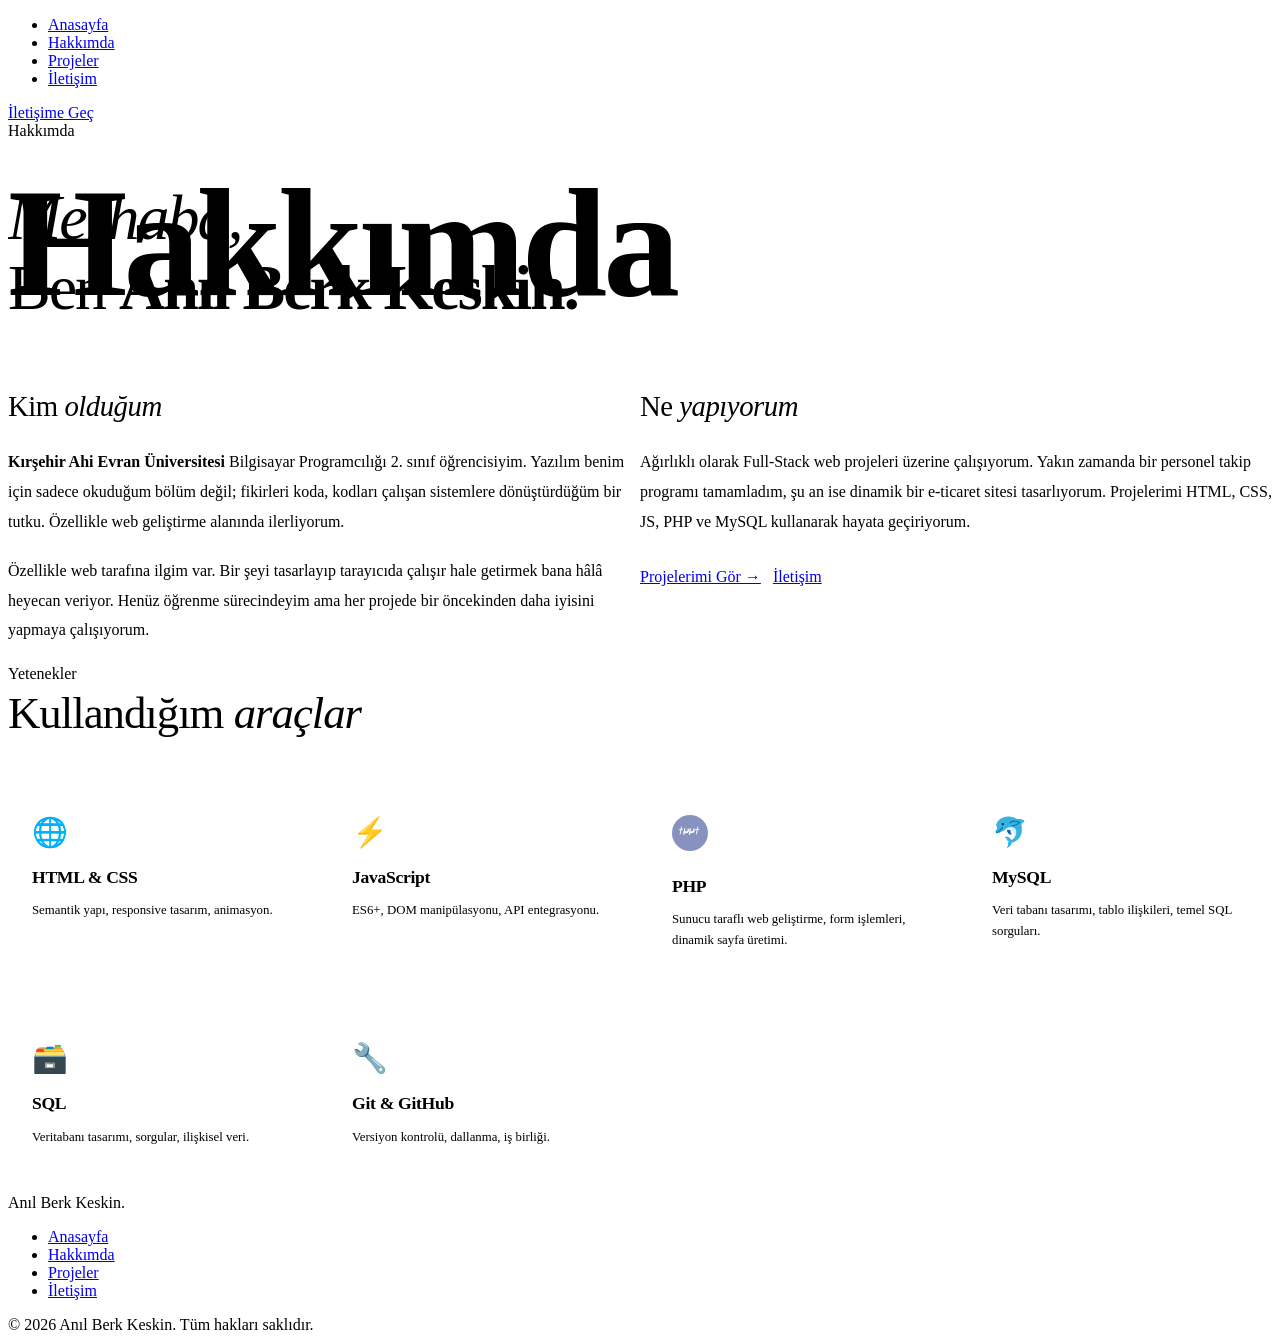
==== pages/about.html @ c2749eec "Update about.html" ====
<!DOCTYPE html>
<html lang="tr">
<head>
  <meta charset="UTF-8"/>
  <meta name="viewport" content="width=device-width, initial-scale=1.0"/>
  <title>Hakkımda — Anıl Berk Keskin</title>
  <link rel="stylesheet" href="assets/css/style.css"/>
  <style>
    .about-hero {
      padding: 80px var(--page-pad) 60px;
      border-bottom: 1px solid var(--cream-mid);
      background: var(--white);
      position: relative;
      overflow: hidden;
    }
    .about-hero::after {
      content: 'Hakkımda';
      position: absolute;
      right: var(--page-pad);
      top: 50%;
      transform: translateY(-50%);
      font-family: var(--font-display);
      font-size: clamp(5rem, 12vw, 14rem);
      font-weight: 600;
      color: var(--cream);
      pointer-events: none;
      white-space: nowrap;
      line-height: 1;
      letter-spacing: -4px;
    }
    .about-hero h1 {
      font-family: var(--font-display);
      font-size: clamp(2.8rem, 5vw, 5rem);
      font-weight: 300;
      letter-spacing: -2px;
      line-height: 1.1;
      position: relative;
      z-index: 1;
    }
    .about-hero h1 em {
      font-style: italic;
      color: var(--accent);
    }
    .about-hero h1 strong { font-weight: 600; }

    .intro-section {
      display: grid;
      grid-template-columns: 1fr 1fr;
      background: var(--off-white);
    }
    .intro-col {
      padding: 72px var(--page-pad);
    }
    .intro-col:first-child {
      border-right: 1px solid var(--cream-mid);
      background: var(--white);
    }
    .intro-col h2 {
      font-family: var(--font-display);
      font-size: 1.8rem;
      font-weight: 400;
      letter-spacing: -0.5px;
      margin-bottom: 24px;
    }
    .intro-col h2 em { font-style: italic; color: var(--accent); }
    .intro-col p {
      font-size: 1rem;
      color: var(--warm-gray);
      line-height: 1.85;
      margin-bottom: 20px;
      font-weight: 300;
    }
    .intro-col p strong { color: var(--ink); font-weight: 600; }

    .skills-section {
      padding: 80px var(--page-pad);
      background: var(--cream);
      border-top: 1px solid var(--cream-mid);
    }
    .skills-grid {
      display: grid;
      grid-template-columns: repeat(4, 1fr);
      gap: 16px;
      margin-top: 48px;
    }
    .skill-card {
      background: var(--white);
      border: 1px solid var(--cream-dark);
      border-radius: var(--radius-md);
      padding: 28px 24px;
      transition: transform var(--transition), box-shadow var(--transition);
    }
    .skill-card:hover {
      transform: translateY(-4px);
      box-shadow: var(--shadow-md);
    }
    .skill-icon {
      font-size: 1.8rem;
      margin-bottom: 14px;
      display: block;
    }
    .skill-card h3 {
      font-family: var(--font-display);
      font-size: 1.1rem;
      font-weight: 600;
      letter-spacing: -0.3px;
      margin-bottom: 8px;
    }
    .skill-card p {
      font-size: 0.8rem;
      color: var(--warm-gray);
      line-height: 1.6;
    }
    .skill-level {
      margin-top: 16px;
      height: 3px;
      background: var(--cream-mid);
      border-radius: 2px;
      overflow: hidden;
    }
    .skill-level-fill {
      height: 100%;
      background: linear-gradient(90deg, var(--accent), var(--accent-hover));
      border-radius: 2px;
      transition: width 1.2s cubic-bezier(0.4,0,0.2,1);
    }

    .timeline-section {
      padding: 80px var(--page-pad);
      background: var(--white);
      border-top: 1px solid var(--cream-mid);
    }
    .timeline {
      margin-top: 48px;
      position: relative;
    }
    .timeline::before {
      content: '';
      position: absolute;
      left: 116px;
      top: 0; bottom: 0;
      width: 1px;
      background: var(--cream-mid);
    }
    .tl-item {
      display: grid;
      grid-template-columns: 116px 1fr;
      gap: 0;
      margin-bottom: 0;
    }
    .tl-year-col {
      padding: 36px 32px 36px 0;
      display: flex;
      align-items: flex-start;
      justify-content: flex-end;
      position: relative;
    }
    .tl-year-col::after {
      content: '';
      position: absolute;
      right: -5px;
      top: 44px;
      width: 10px; height: 10px;
      border-radius: 50%;
      background: var(--white);
      border: 2px solid var(--accent);
    }
    .tl-year {
      font-family: var(--font-display);
      font-size: 0.9rem;
      font-weight: 600;
      color: var(--accent);
      letter-spacing: 0.5px;
    }
    .tl-content-col {
      padding: 32px 0 32px 40px;
      border-bottom: 1px solid var(--cream-mid);
    }
    .tl-item:last-child .tl-content-col { border-bottom: none; }
    .tl-content-col strong {
      display: block;
      font-size: 1rem;
      font-weight: 600;
      color: var(--ink);
      margin-bottom: 4px;
    }
    .tl-content-col .tl-place {
      font-size: 0.85rem;
      color: var(--warm-gray);
      margin-bottom: 8px;
    }
    .tl-content-col .tl-desc {
      font-size: 0.875rem;
      color: var(--ink-light);
      line-height: 1.7;
    }
    .tl-badge {
      display: inline-block;
      margin-top: 10px;
      padding: 3px 12px;
      border-radius: 4px;
      font-size: 0.7rem;
      font-weight: 600;
      letter-spacing: 0.8px;
      text-transform: uppercase;
    }
    .badge-edu  { background: #e8f0fe; color: #3b5bcc; }
    .badge-work { background: var(--accent-pale); color: var(--accent-hover); }
    .badge-cert { background: #e8feee; color: #2d7d46; }

    @media (max-width: 900px) {
      .intro-section { grid-template-columns: 1fr; }
      .intro-col:first-child { border-right: none; border-bottom: 1px solid var(--cream-mid); }
      .skills-grid { grid-template-columns: repeat(2, 1fr); }
    }
    @media (max-width: 600px) {
      .skills-grid { grid-template-columns: 1fr; }
      .about-hero::after { display: none; }
      .timeline::before { left: 70px; }
      .tl-item { grid-template-columns: 70px 1fr; }
      .tl-year-col { padding-right: 16px; }
    }
  </style>
</head>
<body>

<nav class="navbar">
  
  <ul class="nav-links">
    <li><a href="index.html">Anasayfa</a></li>
    <li><a href="about.html">Hakkımda</a></li>
    <li><a href=Projects.html">Projeler</a></li>
    <li><a href="contact.html">İletişim</a></li>
  </ul>
  <div class="nav-cta">
    <a href="contact.html" class="btn-nav">İletişime Geç</a>
  </div>
</nav>

<div class="page-wrap">

  <div class="about-hero">
    <div class="section-label anim-fadein">Hakkımda</div>
    <h1 class="anim-fadeup anim-delay-1">
      <em>Merhaba,</em><br>
      Ben <strong>Anıl Berk Keskin.</strong>
    </h1>
  </div>

  <div class="intro-section">
    <div class="intro-col reveal">
      <h2>Kim <em>olduğum</em></h2>
      <p>
        <strong>Kırşehir Ahi Evran Üniversitesi</strong> Bilgisayar Programcılığı 2. sınıf öğrencisiyim. 
        Yazılım benim için sadece okuduğum bölüm değil; fikirleri koda, kodları çalışan sistemlere dönüştürdüğüm bir tutku. 
        Özellikle web geliştirme alanında ilerliyorum.
      </p>
      <p>
        Özellikle web tarafına ilgim var. Bir şeyi tasarlayıp tarayıcıda
        çalışır hale getirmek bana hâlâ heyecan veriyor. Henüz öğrenme
        sürecindeyim ama her projede bir öncekinden daha iyisini yapmaya
        çalışıyorum.
      </p>
    </div>
    <div class="intro-col reveal">
      <h2>Ne <em>yapıyorum</em></h2>
      <p>
        Ağırlıklı olarak Full-Stack web projeleri üzerine çalışıyorum. Yakın zamanda bir personel takip programı tamamladım, 
        şu an ise dinamik bir e-ticaret sitesi tasarlıyorum. 
        Projelerimi HTML, CSS, JS, PHP ve MySQL kullanarak hayata geçiriyorum.
      </p>
      <div style="margin-top:32px; display:flex; gap:12px; flex-wrap:wrap;">
        <a href="Projects.html" class="btn-primary">Projelerimi Gör →</a>
        <a href="contact.html" class="btn-secondary">İletişim</a>
      </div>
    </div>
  </div>

  <section class="skills-section">
    <div class="section-label">Yetenekler</div>
    <h2 style="font-family:var(--font-display); font-size:clamp(2rem,3.5vw,3rem); font-weight:400; letter-spacing:-1px; margin-top:4px;">
      Kullandığım <em style="font-style:italic; color:var(--accent)">araçlar</em>
    </h2>

    <div class="skills-grid reveal">
      <div class="skill-card">
        <span class="skill-icon">🌐</span>
        <h3>HTML & CSS</h3>
        <p>Semantik yapı, responsive tasarım, animasyon.</p>
        <div class="skill-level"><div class="skill-level-fill" style="width:92%"></div></div>
      </div>
      <div class="skill-card">
        <span class="skill-icon">⚡</span>
        <h3>JavaScript</h3>
        <p>ES6+, DOM manipülasyonu, API entegrasyonu.</p>
        <div class="skill-level"><div class="skill-level-fill" style="width:80%"></div></div>
      </div>
      <div class="skill-card">
        <span class="skill-icon">
          <svg viewBox="0 0 128 128" width="36" height="36" xmlns="http://www.w3.org/2000/svg">
            <ellipse cx="64" cy="64" rx="64" ry="64" fill="#8892bf"/>
            <path fill="#fff" d="M27.03 68.074l3.103-15.496H24l.619-3.173h6.133l1.547-7.748h3.483l-1.547 7.748h5.135l-.619 3.173H33.62l-3.1 15.496zm12.348 0l4.272-21.338h9.948c2.72 0 4.755.826 6.109 2.48 1.353 1.653 1.666 3.842.939 6.566-.344 1.408-.906 2.708-1.686 3.9a10.73 10.73 0 01-2.886 3.003c-.96.69-1.987 1.175-3.08 1.454a14.94 14.94 0 01-3.574.394h-4.957l-1.506 7.54zm6.186-10.727h4.544c.97 0 1.887-.228 2.752-.684.864-.456 1.57-1.118 2.117-1.987.548-.87.928-1.8 1.14-2.793.284-1.422.1-2.54-.552-3.356-.652-.815-1.721-1.223-3.207-1.223h-4.33zm13.963 10.727l4.271-21.338H73.72c2.72 0 4.756.826 6.11 2.48 1.352 1.653 1.665 3.842.938 6.566-.344 1.408-.906 2.708-1.686 3.9a10.73 10.73 0 01-2.886 3.003c-.96.69-1.987 1.175-3.08 1.454a14.94 14.94 0 01-3.574.394H64.57l-1.506 7.54zm6.186-10.727h4.544c.97 0 1.887-.228 2.752-.684.864-.456 1.57-1.118 2.117-1.987.548-.87.928-1.8 1.14-2.793.284-1.422.1-2.54-.553-3.356-.651-.815-1.72-1.223-3.206-1.223h-4.33zm19.21 10.727l3.104-15.496H81.87l.619-3.173h6.133l1.547-7.748h3.483l-1.547 7.748h5.135l-.619 3.173H91.49l-3.1 15.496z"/>
          </svg>
        </span>
        <h3>PHP</h3>
        <p>Sunucu taraflı web geliştirme, form işlemleri, dinamik sayfa üretimi.</p>
        <div class="skill-level"><div class="skill-level-fill" style="width:68%"></div></div>
      </div>
      <div class="skill-card">
        <span class="skill-icon">🐬</span>
        <h3>MySQL</h3>
        <p>Veri tabanı tasarımı, tablo ilişkileri, temel SQL sorguları.</p>
        <div class="skill-level"><div class="skill-level-fill" style="width:70%"></div></div>
      </div>
      <div class="skill-card">
        <span class="skill-icon">🗃️</span>
        <h3>SQL</h3>
        <p>Veritabanı tasarımı, sorgular, ilişkisel veri.</p>
        <div class="skill-level"><div class="skill-level-fill" style="width:65%"></div></div>
      </div>
      <div class="skill-card">
        <span class="skill-icon">🔧</span>
        <h3>Git & GitHub</h3>
        <p>Versiyon kontrolü, dallanma, iş birliği.</p>
        <div class="skill-level"><div class="skill-level-fill" style="width:75%"></div></div>
      </div>
    </div>
  </section>
  <footer>
    <div class="footer-logo">Anıl Berk Keskin<span>.</span></div>
    <ul class="footer-links">
      <li><a href="index.html">Anasayfa</a></li>
      <li><a href="about.html">Hakkımda</a></li>
      <li><a href="Projects.html">Projeler</a></li>
      <li><a href="contact.html">İletişim</a></li>
    </ul>
    <div class="footer-copy">© 2026 Anıl Berk Keskin. Tüm hakları saklıdır.</div>
  </footer>
</div>

<script src="assets/js/main.js"></script>
</body>
</html>
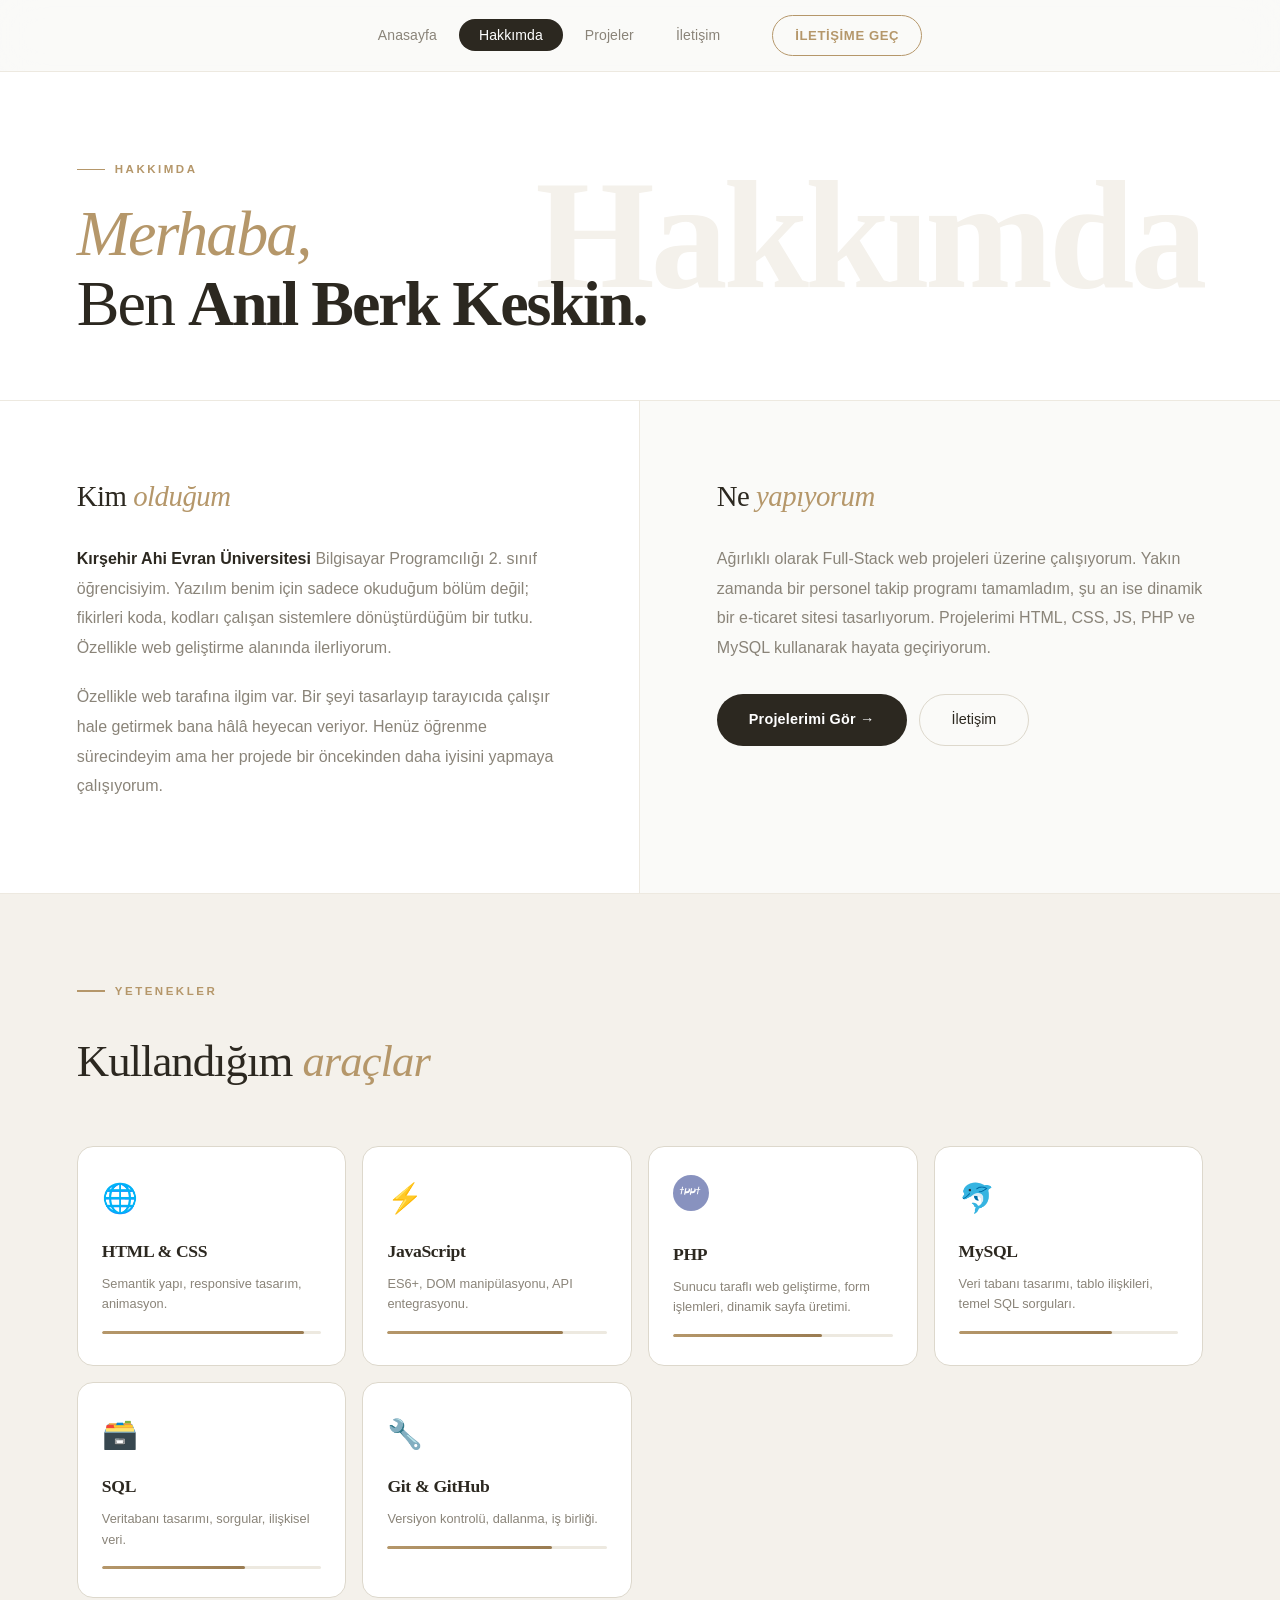
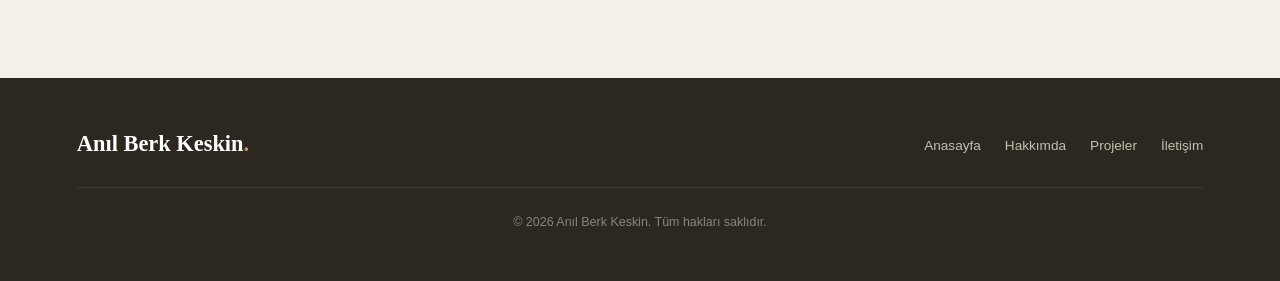
==== commit d3222f85: "Update about.html" ====
--- a/pages/about.html
+++ b/pages/about.html
@@ -4,7 +4,7 @@
   <meta charset="UTF-8"/>
   <meta name="viewport" content="width=device-width, initial-scale=1.0"/>
   <title>Hakkımda — Anıl Berk Keskin</title>
-  <link rel="stylesheet" href="assets/css/style.css"/>
+  <link rel="stylesheet" href="../assets/css/style.css"/>
   <style>
     .about-hero {
       padding: 80px var(--page-pad) 60px;
@@ -227,9 +227,9 @@
 <nav class="navbar">
   
   <ul class="nav-links">
-    <li><a href="index.html">Anasayfa</a></li>
+    <li><a href="../index.html">Anasayfa</a></li>
     <li><a href="about.html">Hakkımda</a></li>
-    <li><a href=Projects.html">Projeler</a></li>
+    <li><a href="Projects.html">Projeler</a></li>
     <li><a href="contact.html">İletişim</a></li>
   </ul>
   <div class="nav-cta">
@@ -329,7 +329,7 @@
   <footer>
     <div class="footer-logo">Anıl Berk Keskin<span>.</span></div>
     <ul class="footer-links">
-      <li><a href="index.html">Anasayfa</a></li>
+      <li><a href="../index.html">Anasayfa</a></li>
       <li><a href="about.html">Hakkımda</a></li>
       <li><a href="Projects.html">Projeler</a></li>
       <li><a href="contact.html">İletişim</a></li>
@@ -338,6 +338,6 @@
   </footer>
 </div>
 
-<script src="assets/js/main.js"></script>
+<script src="../assets/js/main.js"></script>
 </body>
 </html>
--- a/assets/css/style.css
+++ b/assets/css/style.css
@@ -0,0 +1,264 @@
+
+*, *::before, *::after {
+  box-sizing: border-box;
+  margin: 0;
+  padding: 0;
+}
+
+:root {
+  --white:       #ffffff;
+  --off-white:   #fafaf8;
+  --cream:       #f4f1eb;
+  --cream-mid:   #ede9e0;
+  --cream-dark:  #ddd8cc;
+  --stone:       #c4bfb2;
+  --warm-gray:   #8a8479;
+  --ink-light:   #5c574e;
+  --ink:         #2c2820;
+  --accent:      #b5976a;
+  --accent-hover:#9a7c52;
+  --accent-pale: #f2ebde;
+
+  --font-display: 'Cormorant Garamond', Georgia, serif;
+  --font-body:    'Outfit', sans-serif;
+
+  --nav-h: 72px;
+  --page-pad: clamp(28px, 6vw, 96px);
+  --radius-sm: 8px;
+  --radius-md: 16px;
+  --radius-lg: 28px;
+  --shadow-sm: 0 2px 12px rgba(44,40,32,0.06);
+  --shadow-md: 0 8px 40px rgba(44,40,32,0.10);
+  --shadow-lg: 0 24px 80px rgba(44,40,32,0.13);
+  --transition: 0.28s cubic-bezier(0.4,0,0.2,1);
+}
+
+html { scroll-behavior: smooth; }
+
+body {
+  font-family: var(--font-body);
+  background: var(--off-white);
+  color: var(--ink);
+  font-size: 16px;
+  line-height: 1.65;
+  min-height: 100vh;
+  -webkit-font-smoothing: antialiased;
+}
+
+.navbar {
+  position: fixed;
+  top: 0; left: 0; right: 0;
+  z-index: 999;
+  height: var(--nav-h);
+  display: flex;
+  align-items: center;
+  justify-content: center;
+  padding: 0 var(--page-pad);
+  background: rgba(250,250,248,0.85);
+  backdrop-filter: blur(20px);
+  -webkit-backdrop-filter: blur(20px);
+  border-bottom: 1px solid var(--cream-mid);
+  gap: 32px;
+}
+
+.nav-logo {
+  font-family: var(--font-display);
+  font-size: 1.5rem;
+  font-weight: 600;
+  color: var(--ink);
+  text-decoration: none;
+  letter-spacing: -0.5px;
+}
+.nav-logo span {
+  color: var(--accent);
+}
+
+.nav-links {
+  display: flex;
+  align-items: center;
+  gap: 2px;
+  list-style: none;
+}
+
+.nav-links a {
+  text-decoration: none;
+  font-family: var(--font-body);
+  font-size: 0.875rem;
+  font-weight: 500;
+  color: var(--warm-gray);
+  padding: 8px 20px;
+  border-radius: 50px;
+  transition: color var(--transition), background var(--transition);
+  letter-spacing: 0.1px;
+}
+.nav-links a:hover {
+  color: var(--ink);
+  background: var(--cream);
+}
+.nav-links a.active {
+  color: var(--white);
+  background: var(--ink);
+}
+
+.nav-cta {
+  display: flex;
+  align-items: center;
+  gap: 16px;
+}
+.nav-cta a.btn-nav {
+  text-decoration: none;
+  font-size: 0.82rem;
+  font-weight: 600;
+  letter-spacing: 0.6px;
+  text-transform: uppercase;
+  color: var(--accent);
+  padding: 9px 22px;
+  border: 1.5px solid var(--accent);
+  border-radius: 50px;
+  transition: all var(--transition);
+}
+.nav-cta a.btn-nav:hover {
+  background: var(--accent);
+  color: var(--white);
+}
+
+.page-wrap {
+  padding-top: var(--nav-h);
+  min-height: 100vh;
+}
+
+.btn-primary {
+  display: inline-flex;
+  align-items: center;
+  gap: 8px;
+  background: var(--ink);
+  color: var(--white);
+  font-family: var(--font-body);
+  font-size: 0.9rem;
+  font-weight: 600;
+  padding: 14px 32px;
+  border-radius: 50px;
+  border: none;
+  cursor: pointer;
+  text-decoration: none;
+  transition: background var(--transition), transform var(--transition), box-shadow var(--transition);
+  letter-spacing: 0.2px;
+}
+.btn-primary:hover {
+  background: var(--accent-hover);
+  transform: translateY(-2px);
+  box-shadow: var(--shadow-md);
+}
+
+.btn-secondary {
+  display: inline-flex;
+  align-items: center;
+  gap: 8px;
+  background: transparent;
+  color: var(--ink);
+  font-family: var(--font-body);
+  font-size: 0.9rem;
+  font-weight: 500;
+  padding: 13px 32px;
+  border-radius: 50px;
+  border: 1.5px solid var(--cream-dark);
+  cursor: pointer;
+  text-decoration: none;
+  transition: all var(--transition);
+}
+.btn-secondary:hover {
+  border-color: var(--ink);
+  transform: translateY(-2px);
+}
+
+.section-label {
+  display: inline-flex;
+  align-items: center;
+  gap: 10px;
+  font-size: 0.72rem;
+  font-weight: 600;
+  letter-spacing: 2.5px;
+  text-transform: uppercase;
+  color: var(--accent);
+  margin-bottom: 20px;
+}
+.section-label::before {
+  content: '';
+  width: 28px;
+  height: 1.5px;
+  background: var(--accent);
+  display: block;
+}
+
+footer {
+  background: var(--ink);
+  color: var(--stone);
+  padding: 48px var(--page-pad);
+  display: flex;
+  align-items: center;
+  justify-content: space-between;
+  flex-wrap: wrap;
+  gap: 16px;
+}
+
+.footer-logo {
+  font-family: var(--font-display);
+  font-size: 1.4rem;
+  color: var(--white);
+  font-weight: 600;
+}
+.footer-logo span { color: var(--accent); }
+
+.footer-links {
+  display: flex;
+  gap: 24px;
+  list-style: none;
+}
+.footer-links a {
+  text-decoration: none;
+  color: var(--stone);
+  font-size: 0.85rem;
+  transition: color var(--transition);
+}
+.footer-links a:hover { color: var(--white); }
+
+.footer-copy {
+  font-size: 0.78rem;
+  color: var(--warm-gray);
+  width: 100%;
+  text-align: center;
+  padding-top: 24px;
+  border-top: 1px solid rgba(255,255,255,0.08);
+  margin-top: 8px;
+}
+
+@keyframes fadeUp {
+  from { opacity: 0; transform: translateY(30px); }
+  to   { opacity: 1; transform: translateY(0); }
+}
+@keyframes fadeIn {
+  from { opacity: 0; }
+  to   { opacity: 1; }
+}
+@keyframes slideRight {
+  from { opacity: 0; transform: translateX(-20px); }
+  to   { opacity: 1; transform: translateX(0); }
+}
+
+.anim-fadeup  { animation: fadeUp 0.7s cubic-bezier(0.4,0,0.2,1) both; }
+.anim-fadein  { animation: fadeIn 0.6s ease both; }
+.anim-delay-1 { animation-delay: 0.1s; }
+.anim-delay-2 { animation-delay: 0.2s; }
+.anim-delay-3 { animation-delay: 0.35s; }
+.anim-delay-4 { animation-delay: 0.5s; }
+.anim-delay-5 { animation-delay: 0.65s; }
+
+@media (max-width: 768px) {
+  .navbar { padding: 0 24px; }
+  .nav-cta { display: none; }
+  .nav-links a { padding: 7px 12px; font-size: 0.8rem; }
+}
+@media (max-width: 480px) {
+  .nav-logo { font-size: 1.2rem; }
+  .nav-links a { padding: 6px 9px; }
+}
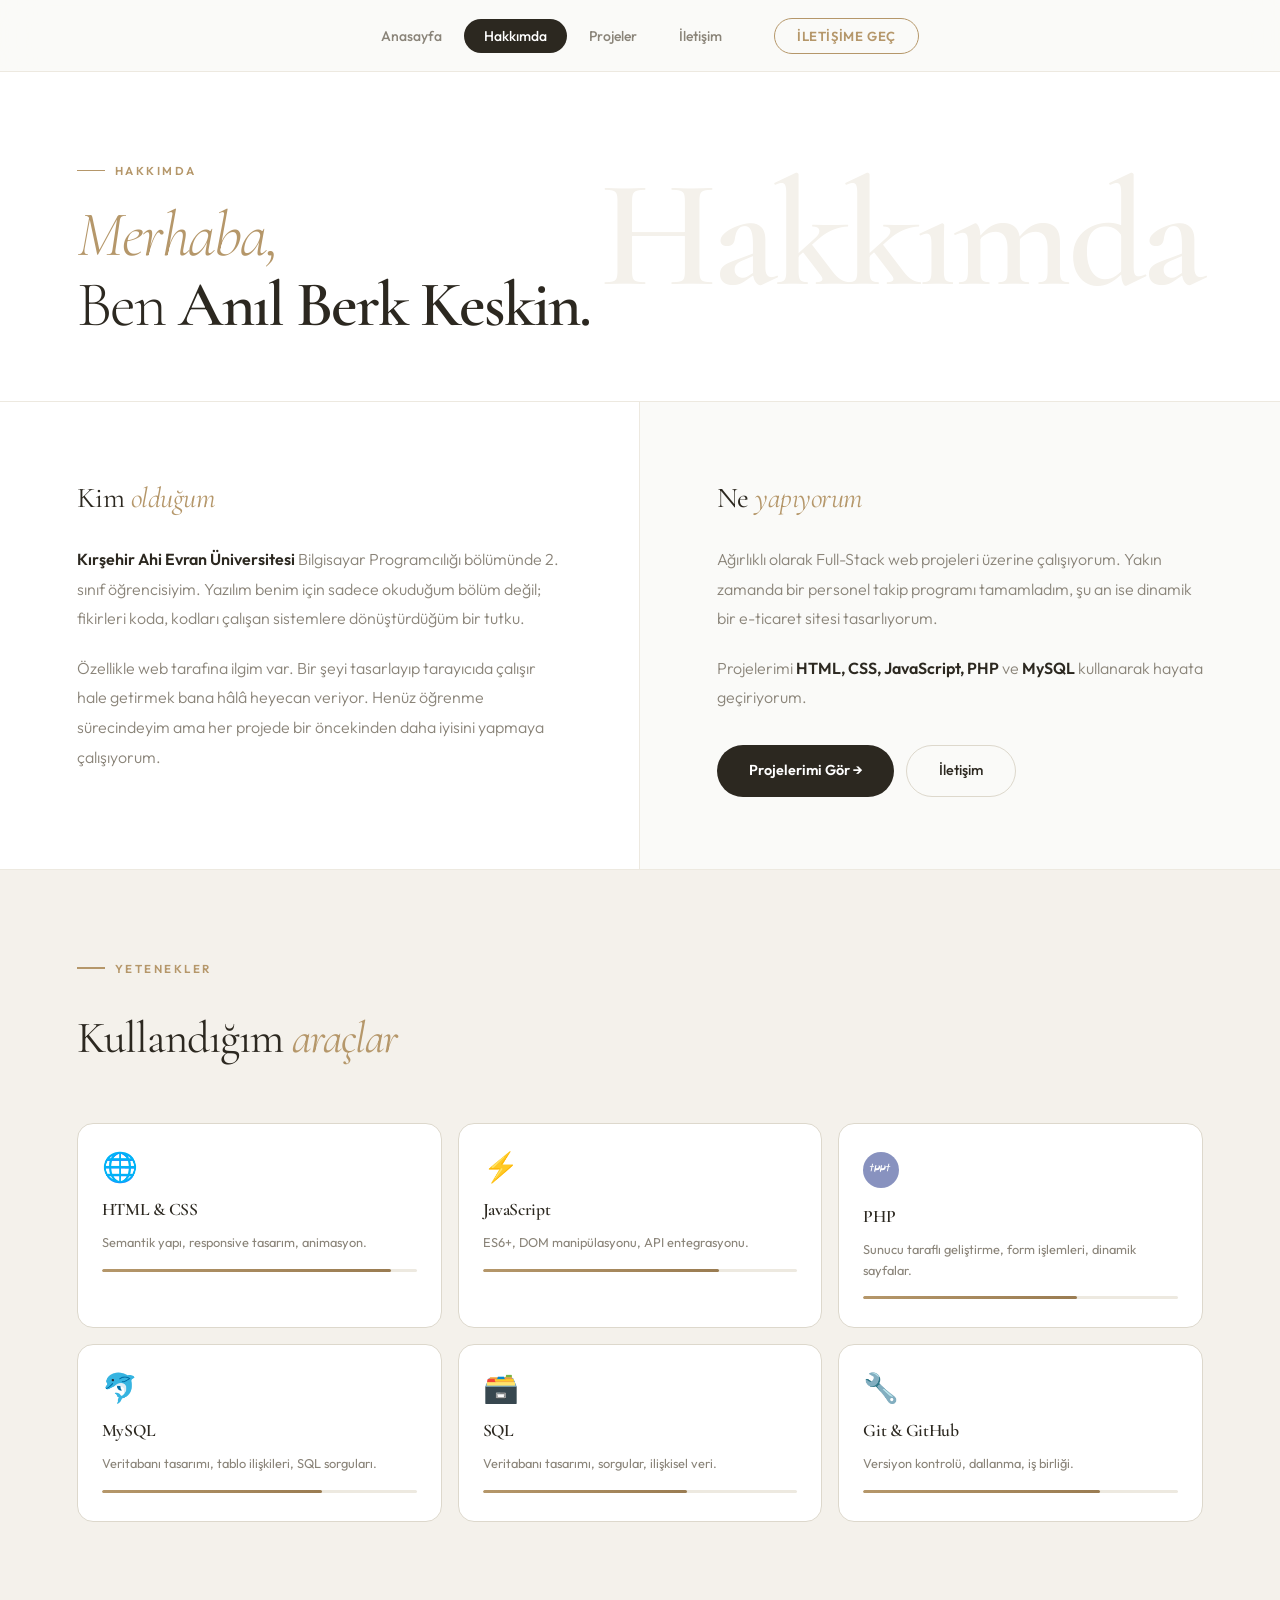
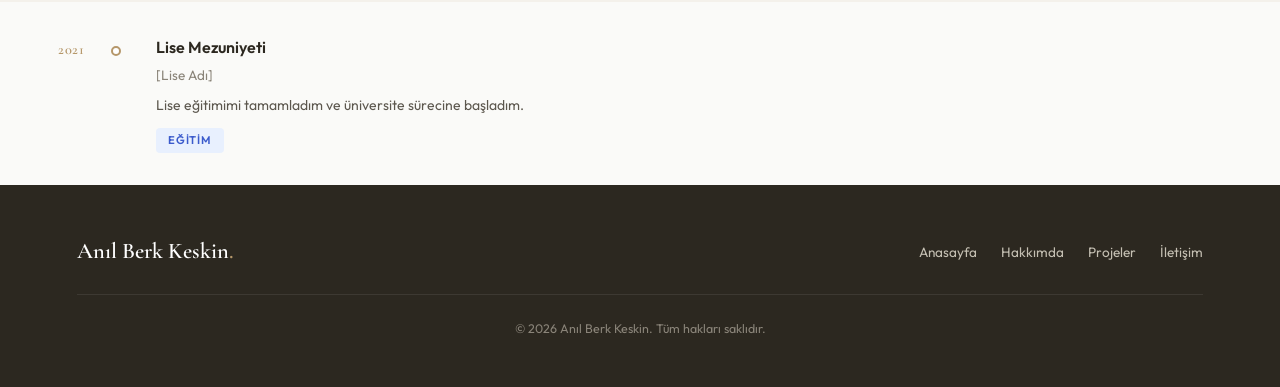
==== commit 8e07f0df: "about.html dosyasında bulunan css kodları taşındı. about.html dosyasında bulunan css kodları about.c" ====
--- a/pages/about.html
+++ b/pages/about.html
@@ -4,234 +4,22 @@
   <meta charset="UTF-8"/>
   <meta name="viewport" content="width=device-width, initial-scale=1.0"/>
   <title>Hakkımda — Anıl Berk Keskin</title>
-  <link rel="stylesheet" href="../assets/css/style.css"/>
-  <style>
-    .about-hero {
-      padding: 80px var(--page-pad) 60px;
-      border-bottom: 1px solid var(--cream-mid);
-      background: var(--white);
-      position: relative;
-      overflow: hidden;
-    }
-    .about-hero::after {
-      content: 'Hakkımda';
-      position: absolute;
-      right: var(--page-pad);
-      top: 50%;
-      transform: translateY(-50%);
-      font-family: var(--font-display);
-      font-size: clamp(5rem, 12vw, 14rem);
-      font-weight: 600;
-      color: var(--cream);
-      pointer-events: none;
-      white-space: nowrap;
-      line-height: 1;
-      letter-spacing: -4px;
-    }
-    .about-hero h1 {
-      font-family: var(--font-display);
-      font-size: clamp(2.8rem, 5vw, 5rem);
-      font-weight: 300;
-      letter-spacing: -2px;
-      line-height: 1.1;
-      position: relative;
-      z-index: 1;
-    }
-    .about-hero h1 em {
-      font-style: italic;
-      color: var(--accent);
-    }
-    .about-hero h1 strong { font-weight: 600; }
-
-    .intro-section {
-      display: grid;
-      grid-template-columns: 1fr 1fr;
-      background: var(--off-white);
-    }
-    .intro-col {
-      padding: 72px var(--page-pad);
-    }
-    .intro-col:first-child {
-      border-right: 1px solid var(--cream-mid);
-      background: var(--white);
-    }
-    .intro-col h2 {
-      font-family: var(--font-display);
-      font-size: 1.8rem;
-      font-weight: 400;
-      letter-spacing: -0.5px;
-      margin-bottom: 24px;
-    }
-    .intro-col h2 em { font-style: italic; color: var(--accent); }
-    .intro-col p {
-      font-size: 1rem;
-      color: var(--warm-gray);
-      line-height: 1.85;
-      margin-bottom: 20px;
-      font-weight: 300;
-    }
-    .intro-col p strong { color: var(--ink); font-weight: 600; }
-
-    .skills-section {
-      padding: 80px var(--page-pad);
-      background: var(--cream);
-      border-top: 1px solid var(--cream-mid);
-    }
-    .skills-grid {
-      display: grid;
-      grid-template-columns: repeat(4, 1fr);
-      gap: 16px;
-      margin-top: 48px;
-    }
-    .skill-card {
-      background: var(--white);
-      border: 1px solid var(--cream-dark);
-      border-radius: var(--radius-md);
-      padding: 28px 24px;
-      transition: transform var(--transition), box-shadow var(--transition);
-    }
-    .skill-card:hover {
-      transform: translateY(-4px);
-      box-shadow: var(--shadow-md);
-    }
-    .skill-icon {
-      font-size: 1.8rem;
-      margin-bottom: 14px;
-      display: block;
-    }
-    .skill-card h3 {
-      font-family: var(--font-display);
-      font-size: 1.1rem;
-      font-weight: 600;
-      letter-spacing: -0.3px;
-      margin-bottom: 8px;
-    }
-    .skill-card p {
-      font-size: 0.8rem;
-      color: var(--warm-gray);
-      line-height: 1.6;
-    }
-    .skill-level {
-      margin-top: 16px;
-      height: 3px;
-      background: var(--cream-mid);
-      border-radius: 2px;
-      overflow: hidden;
-    }
-    .skill-level-fill {
-      height: 100%;
-      background: linear-gradient(90deg, var(--accent), var(--accent-hover));
-      border-radius: 2px;
-      transition: width 1.2s cubic-bezier(0.4,0,0.2,1);
-    }
-
-    .timeline-section {
-      padding: 80px var(--page-pad);
-      background: var(--white);
-      border-top: 1px solid var(--cream-mid);
-    }
-    .timeline {
-      margin-top: 48px;
-      position: relative;
-    }
-    .timeline::before {
-      content: '';
-      position: absolute;
-      left: 116px;
-      top: 0; bottom: 0;
-      width: 1px;
-      background: var(--cream-mid);
-    }
-    .tl-item {
-      display: grid;
-      grid-template-columns: 116px 1fr;
-      gap: 0;
-      margin-bottom: 0;
-    }
-    .tl-year-col {
-      padding: 36px 32px 36px 0;
-      display: flex;
-      align-items: flex-start;
-      justify-content: flex-end;
-      position: relative;
-    }
-    .tl-year-col::after {
-      content: '';
-      position: absolute;
-      right: -5px;
-      top: 44px;
-      width: 10px; height: 10px;
-      border-radius: 50%;
-      background: var(--white);
-      border: 2px solid var(--accent);
-    }
-    .tl-year {
-      font-family: var(--font-display);
-      font-size: 0.9rem;
-      font-weight: 600;
-      color: var(--accent);
-      letter-spacing: 0.5px;
-    }
-    .tl-content-col {
-      padding: 32px 0 32px 40px;
-      border-bottom: 1px solid var(--cream-mid);
-    }
-    .tl-item:last-child .tl-content-col { border-bottom: none; }
-    .tl-content-col strong {
-      display: block;
-      font-size: 1rem;
-      font-weight: 600;
-      color: var(--ink);
-      margin-bottom: 4px;
-    }
-    .tl-content-col .tl-place {
-      font-size: 0.85rem;
-      color: var(--warm-gray);
-      margin-bottom: 8px;
-    }
-    .tl-content-col .tl-desc {
-      font-size: 0.875rem;
-      color: var(--ink-light);
-      line-height: 1.7;
-    }
-    .tl-badge {
-      display: inline-block;
-      margin-top: 10px;
-      padding: 3px 12px;
-      border-radius: 4px;
-      font-size: 0.7rem;
-      font-weight: 600;
-      letter-spacing: 0.8px;
-      text-transform: uppercase;
-    }
-    .badge-edu  { background: #e8f0fe; color: #3b5bcc; }
-    .badge-work { background: var(--accent-pale); color: var(--accent-hover); }
-    .badge-cert { background: #e8feee; color: #2d7d46; }
-
-    @media (max-width: 900px) {
-      .intro-section { grid-template-columns: 1fr; }
-      .intro-col:first-child { border-right: none; border-bottom: 1px solid var(--cream-mid); }
-      .skills-grid { grid-template-columns: repeat(2, 1fr); }
-    }
-    @media (max-width: 600px) {
-      .skills-grid { grid-template-columns: 1fr; }
-      .about-hero::after { display: none; }
-      .timeline::before { left: 70px; }
-      .tl-item { grid-template-columns: 70px 1fr; }
-      .tl-year-col { padding-right: 16px; }
-    }
-  </style>
+  <link rel="stylesheet" href="../assets/css/global.css"/>
+  <link rel="stylesheet" href="../assets/css/about.css"/>
+  <link rel="stylesheet" href="../assets/css/responsive.css"/>
 </head>
 <body>
 
 <nav class="navbar">
-  
   <ul class="nav-links">
     <li><a href="../index.html">Anasayfa</a></li>
     <li><a href="about.html">Hakkımda</a></li>
     <li><a href="Projects.html">Projeler</a></li>
     <li><a href="contact.html">İletişim</a></li>
   </ul>
+  <button class="nav-toggle" aria-label="Menü">
+    <span></span><span></span><span></span>
+  </button>
   <div class="nav-cta">
     <a href="contact.html" class="btn-nav">İletişime Geç</a>
   </div>
@@ -239,6 +27,7 @@
 
 <div class="page-wrap">
 
+  <!-- SAYFA BAŞLIĞI -->
   <div class="about-hero">
     <div class="section-label anim-fadein">Hakkımda</div>
     <h1 class="anim-fadeup anim-delay-1">
@@ -247,13 +36,14 @@
     </h1>
   </div>
 
+  <!-- KİM OLDUĞUM -->
   <div class="intro-section">
     <div class="intro-col reveal">
       <h2>Kim <em>olduğum</em></h2>
       <p>
-        <strong>Kırşehir Ahi Evran Üniversitesi</strong> Bilgisayar Programcılığı 2. sınıf öğrencisiyim. 
-        Yazılım benim için sadece okuduğum bölüm değil; fikirleri koda, kodları çalışan sistemlere dönüştürdüğüm bir tutku. 
-        Özellikle web geliştirme alanında ilerliyorum.
+        <strong>Kırşehir Ahi Evran Üniversitesi</strong> Bilgisayar Programcılığı
+        bölümünde 2. sınıf öğrencisiyim. Yazılım benim için sadece okuduğum bölüm değil;
+        fikirleri koda, kodları çalışan sistemlere dönüştürdüğüm bir tutku.
       </p>
       <p>
         Özellikle web tarafına ilgim var. Bir şeyi tasarlayıp tarayıcıda
@@ -265,36 +55,41 @@
     <div class="intro-col reveal">
       <h2>Ne <em>yapıyorum</em></h2>
       <p>
-        Ağırlıklı olarak Full-Stack web projeleri üzerine çalışıyorum. Yakın zamanda bir personel takip programı tamamladım, 
-        şu an ise dinamik bir e-ticaret sitesi tasarlıyorum. 
-        Projelerimi HTML, CSS, JS, PHP ve MySQL kullanarak hayata geçiriyorum.
+        Ağırlıklı olarak Full-Stack web projeleri üzerine çalışıyorum.
+        Yakın zamanda bir personel takip programı tamamladım, şu an ise
+        dinamik bir e-ticaret sitesi tasarlıyorum.
       </p>
-      <div style="margin-top:32px; display:flex; gap:12px; flex-wrap:wrap;">
+      <p>
+        Projelerimi <strong>HTML, CSS, JavaScript, PHP</strong> ve
+        <strong>MySQL</strong> kullanarak hayata geçiriyorum.
+      </p>
+      <div class="intro-actions">
         <a href="Projects.html" class="btn-primary">Projelerimi Gör →</a>
         <a href="contact.html" class="btn-secondary">İletişim</a>
       </div>
     </div>
   </div>
 
+  <!-- YETENEKLEr -->
   <section class="skills-section">
     <div class="section-label">Yetenekler</div>
-    <h2 style="font-family:var(--font-display); font-size:clamp(2rem,3.5vw,3rem); font-weight:400; letter-spacing:-1px; margin-top:4px;">
-      Kullandığım <em style="font-style:italic; color:var(--accent)">araçlar</em>
-    </h2>
+    <h2 class="skills-heading">Kullandığım <em>araçlar</em></h2>
+    <div class="skills-grid reveal">
 
-    <div class="skills-grid reveal">
       <div class="skill-card">
         <span class="skill-icon">🌐</span>
         <h3>HTML & CSS</h3>
         <p>Semantik yapı, responsive tasarım, animasyon.</p>
         <div class="skill-level"><div class="skill-level-fill" style="width:92%"></div></div>
       </div>
+
       <div class="skill-card">
         <span class="skill-icon">⚡</span>
         <h3>JavaScript</h3>
         <p>ES6+, DOM manipülasyonu, API entegrasyonu.</p>
-        <div class="skill-level"><div class="skill-level-fill" style="width:80%"></div></div>
+        <div class="skill-level"><div class="skill-level-fill" style="width:75%"></div></div>
       </div>
+
       <div class="skill-card">
         <span class="skill-icon">
           <svg viewBox="0 0 128 128" width="36" height="36" xmlns="http://www.w3.org/2000/svg">
@@ -303,29 +98,47 @@
           </svg>
         </span>
         <h3>PHP</h3>
-        <p>Sunucu taraflı web geliştirme, form işlemleri, dinamik sayfa üretimi.</p>
+        <p>Sunucu taraflı geliştirme, form işlemleri, dinamik sayfalar.</p>
         <div class="skill-level"><div class="skill-level-fill" style="width:68%"></div></div>
       </div>
+
       <div class="skill-card">
         <span class="skill-icon">🐬</span>
         <h3>MySQL</h3>
-        <p>Veri tabanı tasarımı, tablo ilişkileri, temel SQL sorguları.</p>
+        <p>Veritabanı tasarımı, tablo ilişkileri, SQL sorguları.</p>
         <div class="skill-level"><div class="skill-level-fill" style="width:70%"></div></div>
       </div>
+
       <div class="skill-card">
         <span class="skill-icon">🗃️</span>
         <h3>SQL</h3>
         <p>Veritabanı tasarımı, sorgular, ilişkisel veri.</p>
         <div class="skill-level"><div class="skill-level-fill" style="width:65%"></div></div>
       </div>
+
       <div class="skill-card">
         <span class="skill-icon">🔧</span>
         <h3>Git & GitHub</h3>
         <p>Versiyon kontrolü, dallanma, iş birliği.</p>
         <div class="skill-level"><div class="skill-level-fill" style="width:75%"></div></div>
       </div>
+
     </div>
   </section>
+
+      <div class="tl-item">
+        <div class="tl-year-col"><span class="tl-year">2021</span></div>
+        <div class="tl-content-col">
+          <strong>Lise Mezuniyeti</strong>
+          <div class="tl-place">[Lise Adı]</div>
+          <p class="tl-desc">Lise eğitimimi tamamladım ve üniversite sürecine başladım.</p>
+          <span class="tl-badge badge-edu">Eğitim</span>
+        </div>
+      </div>
+
+    </div>
+  </section>
+
   <footer>
     <div class="footer-logo">Anıl Berk Keskin<span>.</span></div>
     <ul class="footer-links">
@@ -336,6 +149,7 @@
     </ul>
     <div class="footer-copy">© 2026 Anıl Berk Keskin. Tüm hakları saklıdır.</div>
   </footer>
+
 </div>
 
 <script src="../assets/js/main.js"></script>
--- a/assets/css/global.css
+++ b/assets/css/global.css
@@ -0,0 +1,285 @@
+/* =========================================
+   global.css — Tüm sayfalarda ortak stiller
+   ========================================= */
+
+@import url('https://fonts.googleapis.com/css2?family=Cormorant+Garamond:ital,wght@0,300;0,400;0,600;1,300;1,400&family=Outfit:wght@300;400;500;600&display=swap');
+
+/* ── RESET ──────────────────────────────── */
+*, *::before, *::after {
+  box-sizing: border-box;
+  margin: 0;
+  padding: 0;
+}
+
+img, svg, video {
+  max-width: 100%;
+  height: auto;
+  display: block;
+}
+
+/* ── CSS DEĞİŞKENLERİ ───────────────────── */
+:root {
+  --white:        #ffffff;
+  --off-white:    #fafaf8;
+  --cream:        #f4f1eb;
+  --cream-mid:    #ede9e0;
+  --cream-dark:   #ddd8cc;
+  --stone:        #c4bfb2;
+  --warm-gray:    #8a8479;
+  --ink-light:    #5c574e;
+  --ink:          #2c2820;
+  --accent:       #b5976a;
+  --accent-hover: #9a7c52;
+  --accent-pale:  #f2ebde;
+
+  --font-display: 'Cormorant Garamond', Georgia, serif;
+  --font-body:    'Outfit', sans-serif;
+
+  --nav-h:      72px;
+  --page-pad:   clamp(24px, 6vw, 96px);
+  --radius-sm:  8px;
+  --radius-md:  16px;
+  --radius-lg:  28px;
+  --shadow-sm:  0 2px 12px rgba(44,40,32,0.06);
+  --shadow-md:  0 8px 40px rgba(44,40,32,0.10);
+  --shadow-lg:  0 24px 80px rgba(44,40,32,0.13);
+  --transition: 0.28s cubic-bezier(0.4,0,0.2,1);
+}
+
+/* ── BASE ───────────────────────────────── */
+html {
+  scroll-behavior: smooth;
+}
+
+body {
+  font-family: var(--font-body);
+  background: var(--off-white);
+  color: var(--ink);
+  font-size: 16px;
+  line-height: 1.65;
+  min-height: 100vh;
+  -webkit-font-smoothing: antialiased;
+}
+
+/* ── NAVBAR ─────────────────────────────── */
+.navbar {
+  position: fixed;
+  top: 0; left: 0; right: 0;
+  z-index: 999;
+  height: var(--nav-h);
+  display: flex;
+  align-items: center;
+  justify-content: center;
+  padding: 0 var(--page-pad);
+  background: rgba(250,250,248,0.88);
+  backdrop-filter: blur(20px);
+  -webkit-backdrop-filter: blur(20px);
+  border-bottom: 1px solid var(--cream-mid);
+  gap: 32px;
+  transition: box-shadow var(--transition);
+}
+
+.nav-links {
+  display: flex;
+  align-items: center;
+  gap: 2px;
+  list-style: none;
+}
+
+.nav-links a {
+  text-decoration: none;
+  font-family: var(--font-body);
+  font-size: 0.875rem;
+  font-weight: 500;
+  color: var(--warm-gray);
+  padding: 8px 20px;
+  border-radius: 50px;
+  transition: color var(--transition), background var(--transition);
+}
+.nav-links a:hover {
+  color: var(--ink);
+  background: var(--cream);
+}
+.nav-links a.active {
+  color: var(--white);
+  background: var(--ink);
+}
+
+.nav-cta a.btn-nav {
+  text-decoration: none;
+  font-size: 0.82rem;
+  font-weight: 600;
+  letter-spacing: 0.6px;
+  text-transform: uppercase;
+  color: var(--accent);
+  padding: 9px 22px;
+  border: 1.5px solid var(--accent);
+  border-radius: 50px;
+  transition: all var(--transition);
+}
+.nav-cta a.btn-nav:hover {
+  background: var(--accent);
+  color: var(--white);
+}
+
+/* Hamburger — görünürlük responsive.css'de */
+.nav-toggle {
+  display: none;
+  flex-direction: column;
+  gap: 5px;
+  cursor: pointer;
+  padding: 8px;
+  background: none;
+  border: none;
+  margin-left: auto;
+  flex-shrink: 0;
+}
+.nav-toggle span {
+  display: block;
+  width: 22px;
+  height: 2px;
+  background: var(--ink);
+  border-radius: 2px;
+  transition: transform 0.3s ease, opacity 0.3s ease;
+}
+.nav-toggle.open span:nth-child(1) { transform: translateY(7px) rotate(45deg); }
+.nav-toggle.open span:nth-child(2) { opacity: 0; }
+.nav-toggle.open span:nth-child(3) { transform: translateY(-7px) rotate(-45deg); }
+
+/* ── PAGE WRAP ──────────────────────────── */
+.page-wrap {
+  padding-top: var(--nav-h);
+  min-height: 100vh;
+}
+
+/* ── BUTONLAR ───────────────────────────── */
+.btn-primary {
+  display: inline-flex;
+  align-items: center;
+  gap: 8px;
+  background: var(--ink);
+  color: var(--white);
+  font-family: var(--font-body);
+  font-size: 0.9rem;
+  font-weight: 600;
+  padding: 14px 32px;
+  border-radius: 50px;
+  border: none;
+  cursor: pointer;
+  text-decoration: none;
+  transition: background var(--transition), transform var(--transition), box-shadow var(--transition);
+}
+.btn-primary:hover {
+  background: var(--accent-hover);
+  transform: translateY(-2px);
+  box-shadow: var(--shadow-md);
+}
+
+.btn-secondary {
+  display: inline-flex;
+  align-items: center;
+  gap: 8px;
+  background: transparent;
+  color: var(--ink);
+  font-family: var(--font-body);
+  font-size: 0.9rem;
+  font-weight: 500;
+  padding: 13px 32px;
+  border-radius: 50px;
+  border: 1.5px solid var(--cream-dark);
+  cursor: pointer;
+  text-decoration: none;
+  transition: all var(--transition);
+}
+.btn-secondary:hover {
+  border-color: var(--ink);
+  transform: translateY(-2px);
+}
+
+/* ── SECTION LABEL ──────────────────────── */
+.section-label {
+  display: inline-flex;
+  align-items: center;
+  gap: 10px;
+  font-size: 0.72rem;
+  font-weight: 600;
+  letter-spacing: 2.5px;
+  text-transform: uppercase;
+  color: var(--accent);
+  margin-bottom: 20px;
+}
+.section-label::before {
+  content: '';
+  width: 28px;
+  height: 1.5px;
+  background: var(--accent);
+  display: block;
+}
+
+/* ── FOOTER ─────────────────────────────── */
+footer {
+  background: var(--ink);
+  color: var(--stone);
+  padding: 48px var(--page-pad);
+  display: flex;
+  align-items: center;
+  justify-content: space-between;
+  flex-wrap: wrap;
+  gap: 16px;
+}
+.footer-logo {
+  font-family: var(--font-display);
+  font-size: 1.4rem;
+  color: var(--white);
+  font-weight: 600;
+}
+.footer-logo span { color: var(--accent); }
+.footer-links {
+  display: flex;
+  gap: 24px;
+  list-style: none;
+}
+.footer-links a {
+  text-decoration: none;
+  color: var(--stone);
+  font-size: 0.85rem;
+  transition: color var(--transition);
+}
+.footer-links a:hover { color: var(--white); }
+.footer-copy {
+  font-size: 0.78rem;
+  color: var(--warm-gray);
+  width: 100%;
+  text-align: center;
+  padding-top: 24px;
+  border-top: 1px solid rgba(255,255,255,0.08);
+  margin-top: 8px;
+}
+
+/* ── ANİMASYONLAR ───────────────────────── */
+@keyframes fadeUp {
+  from { opacity: 0; transform: translateY(30px); }
+  to   { opacity: 1; transform: translateY(0); }
+}
+@keyframes fadeIn {
+  from { opacity: 0; }
+  to   { opacity: 1; }
+}
+@keyframes pulse {
+  0%,100% { opacity: 1; transform: scale(1); }
+  50%     { opacity: 0.4; transform: scale(0.7); }
+}
+@keyframes rotateRing {
+  to { transform: rotate(360deg); }
+}
+@keyframes glow {
+  0%,100% { box-shadow: 0 0 0 3px rgba(74,222,128,0.25); }
+  50%     { box-shadow: 0 0 0 6px rgba(74,222,128,0.12); }
+}
+
+.anim-fadeup  { animation: fadeUp 0.7s cubic-bezier(0.4,0,0.2,1) both; }
+.anim-fadein  { animation: fadeIn 0.6s ease both; }
+.anim-delay-1 { animation-delay: 0.1s; }
+.anim-delay-2 { animation-delay: 0.2s; }
+.anim-delay-3 { animation-delay: 0.35s; }
+.anim-delay-4 { animation-delay: 0.5s; }
--- a/assets/css/about.css
+++ b/assets/css/about.css
@@ -0,0 +1,229 @@
+/* =========================================
+   about.css — hakkimda.html sayfa stilleri
+   ========================================= */
+
+.about-hero {
+  padding: 80px var(--page-pad) 60px;
+  border-bottom: 1px solid var(--cream-mid);
+  background: var(--white);
+  position: relative;
+  overflow: hidden;
+}
+.about-hero::after {
+  content: 'Hakkımda';
+  position: absolute;
+  right: var(--page-pad);
+  top: 50%;
+  transform: translateY(-50%);
+  font-family: var(--font-display);
+  font-size: clamp(5rem, 12vw, 14rem);
+  font-weight: 600;
+  color: var(--cream);
+  pointer-events: none;
+  white-space: nowrap;
+  line-height: 1;
+  letter-spacing: -4px;
+}
+.about-hero h1 {
+  font-family: var(--font-display);
+  font-size: clamp(2.8rem, 5vw, 5rem);
+  font-weight: 300;
+  letter-spacing: -2px;
+  line-height: 1.1;
+  position: relative;
+  z-index: 1;
+}
+.about-hero h1 em { font-style: italic; color: var(--accent); }
+.about-hero h1 strong { font-weight: 600; }
+
+/* ── KİM OLDUĞUM ────────────────────────── */
+.intro-section {
+  display: grid;
+  grid-template-columns: 1fr 1fr;
+  background: var(--off-white);
+}
+.intro-col {
+  padding: 72px var(--page-pad);
+}
+.intro-col:first-child {
+  border-right: 1px solid var(--cream-mid);
+  background: var(--white);
+}
+.intro-col h2 {
+  font-family: var(--font-display);
+  font-size: 1.8rem;
+  font-weight: 400;
+  letter-spacing: -0.5px;
+  margin-bottom: 24px;
+}
+.intro-col h2 em { font-style: italic; color: var(--accent); }
+.intro-col p {
+  font-size: 1rem;
+  color: var(--warm-gray);
+  line-height: 1.85;
+  margin-bottom: 20px;
+  font-weight: 300;
+}
+.intro-col p strong { color: var(--ink); font-weight: 600; }
+
+.intro-actions {
+  margin-top: 32px;
+  display: flex;
+  gap: 12px;
+  flex-wrap: wrap;
+}
+
+/* ── YETENEKLEr ─────────────────────────── */
+.skills-section {
+  padding: 80px var(--page-pad);
+  background: var(--cream);
+  border-top: 1px solid var(--cream-mid);
+}
+.skills-heading {
+  font-family: var(--font-display);
+  font-size: clamp(2rem, 3.5vw, 3rem);
+  font-weight: 400;
+  letter-spacing: -1px;
+  margin-top: 4px;
+}
+.skills-heading em { font-style: italic; color: var(--accent); }
+
+.skills-grid {
+  display: grid;
+  grid-template-columns: repeat(3, 1fr);
+  gap: 16px;
+  margin-top: 48px;
+}
+.skill-card {
+  background: var(--white);
+  border: 1px solid var(--cream-dark);
+  border-radius: var(--radius-md);
+  padding: 28px 24px;
+  transition: transform var(--transition), box-shadow var(--transition);
+}
+.skill-card:hover {
+  transform: translateY(-4px);
+  box-shadow: var(--shadow-md);
+}
+.skill-icon {
+  font-size: 1.8rem;
+  margin-bottom: 14px;
+  display: block;
+  line-height: 1;
+}
+.skill-card h3 {
+  font-family: var(--font-display);
+  font-size: 1.1rem;
+  font-weight: 600;
+  letter-spacing: -0.3px;
+  margin-bottom: 8px;
+}
+.skill-card p {
+  font-size: 0.8rem;
+  color: var(--warm-gray);
+  line-height: 1.6;
+}
+.skill-level {
+  margin-top: 16px;
+  height: 3px;
+  background: var(--cream-mid);
+  border-radius: 2px;
+  overflow: hidden;
+}
+.skill-level-fill {
+  height: 100%;
+  background: linear-gradient(90deg, var(--accent), var(--accent-hover));
+  border-radius: 2px;
+}
+
+/* ── ZAMAN ÇİZELGESİ ────────────────────── */
+.timeline-section {
+  padding: 80px var(--page-pad);
+  background: var(--white);
+  border-top: 1px solid var(--cream-mid);
+}
+.timeline-heading {
+  font-family: var(--font-display);
+  font-size: clamp(2rem, 3.5vw, 3rem);
+  font-weight: 400;
+  letter-spacing: -1px;
+  margin-top: 4px;
+}
+
+.timeline {
+  margin-top: 48px;
+  position: relative;
+}
+.timeline::before {
+  content: '';
+  position: absolute;
+  left: 116px;
+  top: 0;
+  bottom: 0;
+  width: 1px;
+  background: var(--cream-mid);
+}
+.tl-item {
+  display: grid;
+  grid-template-columns: 116px 1fr;
+}
+.tl-year-col {
+  padding: 36px 32px 36px 0;
+  display: flex;
+  align-items: flex-start;
+  justify-content: flex-end;
+  position: relative;
+}
+.tl-year-col::after {
+  content: '';
+  position: absolute;
+  right: -5px;
+  top: 44px;
+  width: 10px;
+  height: 10px;
+  border-radius: 50%;
+  background: var(--white);
+  border: 2px solid var(--accent);
+}
+.tl-year {
+  font-family: var(--font-display);
+  font-size: 0.9rem;
+  font-weight: 600;
+  color: var(--accent);
+  letter-spacing: 0.5px;
+}
+.tl-content-col {
+  padding: 32px 0 32px 40px;
+  border-bottom: 1px solid var(--cream-mid);
+}
+.tl-item:last-child .tl-content-col { border-bottom: none; }
+.tl-content-col strong {
+  display: block;
+  font-size: 1rem;
+  font-weight: 600;
+  color: var(--ink);
+  margin-bottom: 4px;
+}
+.tl-place {
+  font-size: 0.85rem;
+  color: var(--warm-gray);
+  margin-bottom: 8px;
+}
+.tl-desc {
+  font-size: 0.875rem;
+  color: var(--ink-light);
+  line-height: 1.7;
+}
+.tl-badge {
+  display: inline-block;
+  margin-top: 10px;
+  padding: 3px 12px;
+  border-radius: 4px;
+  font-size: 0.7rem;
+  font-weight: 600;
+  letter-spacing: 0.8px;
+  text-transform: uppercase;
+}
+.badge-edu  { background: #e8f0fe; color: #3b5bcc; }
+.badge-work { background: var(--accent-pale); color: var(--accent-hover); }
+.badge-cert { background: #e8feee; color: #2d7d46; }
--- a/assets/css/responsive.css
+++ b/assets/css/responsive.css
@@ -0,0 +1,155 @@
+/* =========================================
+   responsive.css — Tüm @media kuralları
+   
+   Breakpoint'ler:
+   900px → Tablet (2 sütun → 1 sütun)
+   560px → Mobil (hamburger menü açılır)
+   480px → Küçük mobil
+   ========================================= */
+
+/* ── TABLET: 900px ──────────────────────── */
+@media (max-width: 900px) {
+
+  /* Navbar */
+  .navbar { padding: 0 24px; gap: 16px; }
+  .nav-cta { display: none; }
+
+  /* Footer */
+  footer {
+    flex-direction: column;
+    align-items: flex-start;
+    gap: 20px;
+    padding: 36px 24px;
+  }
+  .footer-links { flex-wrap: wrap; gap: 12px; }
+
+  /* index.html */
+  .hero { grid-template-columns: 1fr; }
+  .hero-right { display: none; }
+  .featured-grid { grid-template-columns: 1fr; }
+  .featured-header { flex-direction: column; align-items: flex-start; gap: 20px; }
+
+  /* hakkimda.html */
+  .intro-section { grid-template-columns: 1fr; }
+  .intro-col:first-child {
+    border-right: none;
+    border-bottom: 1px solid var(--cream-mid);
+  }
+  .skills-grid { grid-template-columns: repeat(2, 1fr); }
+
+  /* iletisim.html */
+  .contact-layout { grid-template-columns: 1fr; }
+  .contact-info {
+    border-right: none;
+    border-bottom: 1px solid var(--cream-mid);
+    padding: 48px 28px;
+  }
+  .contact-form-wrap { padding: 48px 28px; }
+
+  /* projeler.html */
+  .projects-hero { padding: 56px 28px 40px; }
+  .projects-hero::after { display: none; }
+  .projects-section { padding: 48px 28px; }
+  .projects-grid--two { grid-template-columns: 1fr; max-width: 520px; }
+  .cta-strip { padding: 56px 28px; flex-direction: column; text-align: center; }
+}
+
+/* ── MOBİL: 560px — Hamburger menü ─────── */
+@media (max-width: 560px) {
+
+  .navbar { padding: 0 20px; justify-content: space-between; }
+
+  /* Hamburger butonu göster */
+  .nav-toggle { display: flex; }
+
+  /* Nav linkleri → kompakt açılır panel */
+  .nav-links {
+    display: none;
+    position: fixed;
+    top: var(--nav-h);
+    left: 0;
+    right: 0;
+    background: rgba(250,250,248,0.97);
+    backdrop-filter: blur(20px);
+    -webkit-backdrop-filter: blur(20px);
+    flex-direction: row;
+    flex-wrap: wrap;
+    align-items: center;
+    justify-content: center;
+    gap: 8px;
+    padding: 16px 20px 18px;
+    border-bottom: 1px solid var(--cream-mid);
+    box-shadow: 0 8px 24px rgba(44,40,32,0.08);
+    z-index: 998;
+  }
+  .nav-links.open { display: flex; }
+
+  .nav-links li { width: auto; }
+  .nav-links a {
+    font-size: 0.875rem;
+    font-weight: 500;
+    padding: 8px 20px;
+    width: auto;
+    text-align: center;
+    border-radius: 50px;
+    color: var(--ink);
+    border: 1.5px solid var(--cream-dark);
+    background: var(--white);
+    display: inline-block;
+  }
+  .nav-links a:hover {
+    border-color: var(--accent);
+    background: var(--accent-pale);
+    color: var(--ink);
+  }
+  .nav-links a.active {
+    background: var(--ink);
+    border-color: var(--ink);
+    color: var(--white);
+    font-weight: 600;
+  }
+}
+
+/* ── KÜÇÜK MOBİL: 480px ─────────────────── */
+@media (max-width: 480px) {
+
+  /* index.html */
+  .hero-left { padding: 40px 20px; }
+  .hero-title { letter-spacing: -1.5px; }
+  .hero-actions { flex-direction: column; gap: 10px; }
+  .hero-actions a { text-align: center; justify-content: center; width: 100%; }
+  .featured { padding: 52px 20px; }
+  .feat-card { padding: 24px 20px; }
+
+  /* hakkimda.html */
+  .about-hero { padding: 44px 20px 32px; }
+  .about-hero::after { display: none; }
+  .intro-col { padding: 36px 20px; }
+  .intro-actions { flex-direction: column; }
+  .intro-actions a { text-align: center; justify-content: center; }
+  .skills-section { padding: 48px 20px; }
+  .skills-grid { grid-template-columns: 1fr; }
+  .timeline-section { padding: 48px 20px; }
+  .timeline::before { left: 64px; }
+  .tl-item { grid-template-columns: 64px 1fr; }
+  .tl-year-col { padding-right: 12px; }
+  .tl-content-col { padding-left: 24px; }
+
+  /* iletisim.html */
+  .contact-hero { padding: 44px 20px 32px; }
+  .contact-hero::after { display: none; }
+  .contact-info { padding: 36px 20px; }
+  .contact-form-wrap { padding: 36px 20px; }
+  .form-row { grid-template-columns: 1fr; }
+  .form-submit-row { flex-direction: column; align-items: stretch; }
+
+  /* projeler.html */
+  .projects-hero { padding: 44px 20px 32px; }
+  .card-thumb { height: 170px; }
+  .card-body { padding: 18px 18px 16px; }
+  .projects-grid--two { max-width: 100%; }
+
+  /* Footer */
+  footer { padding: 32px 20px; }
+  .footer-copy { font-size: 0.72rem; }
+}
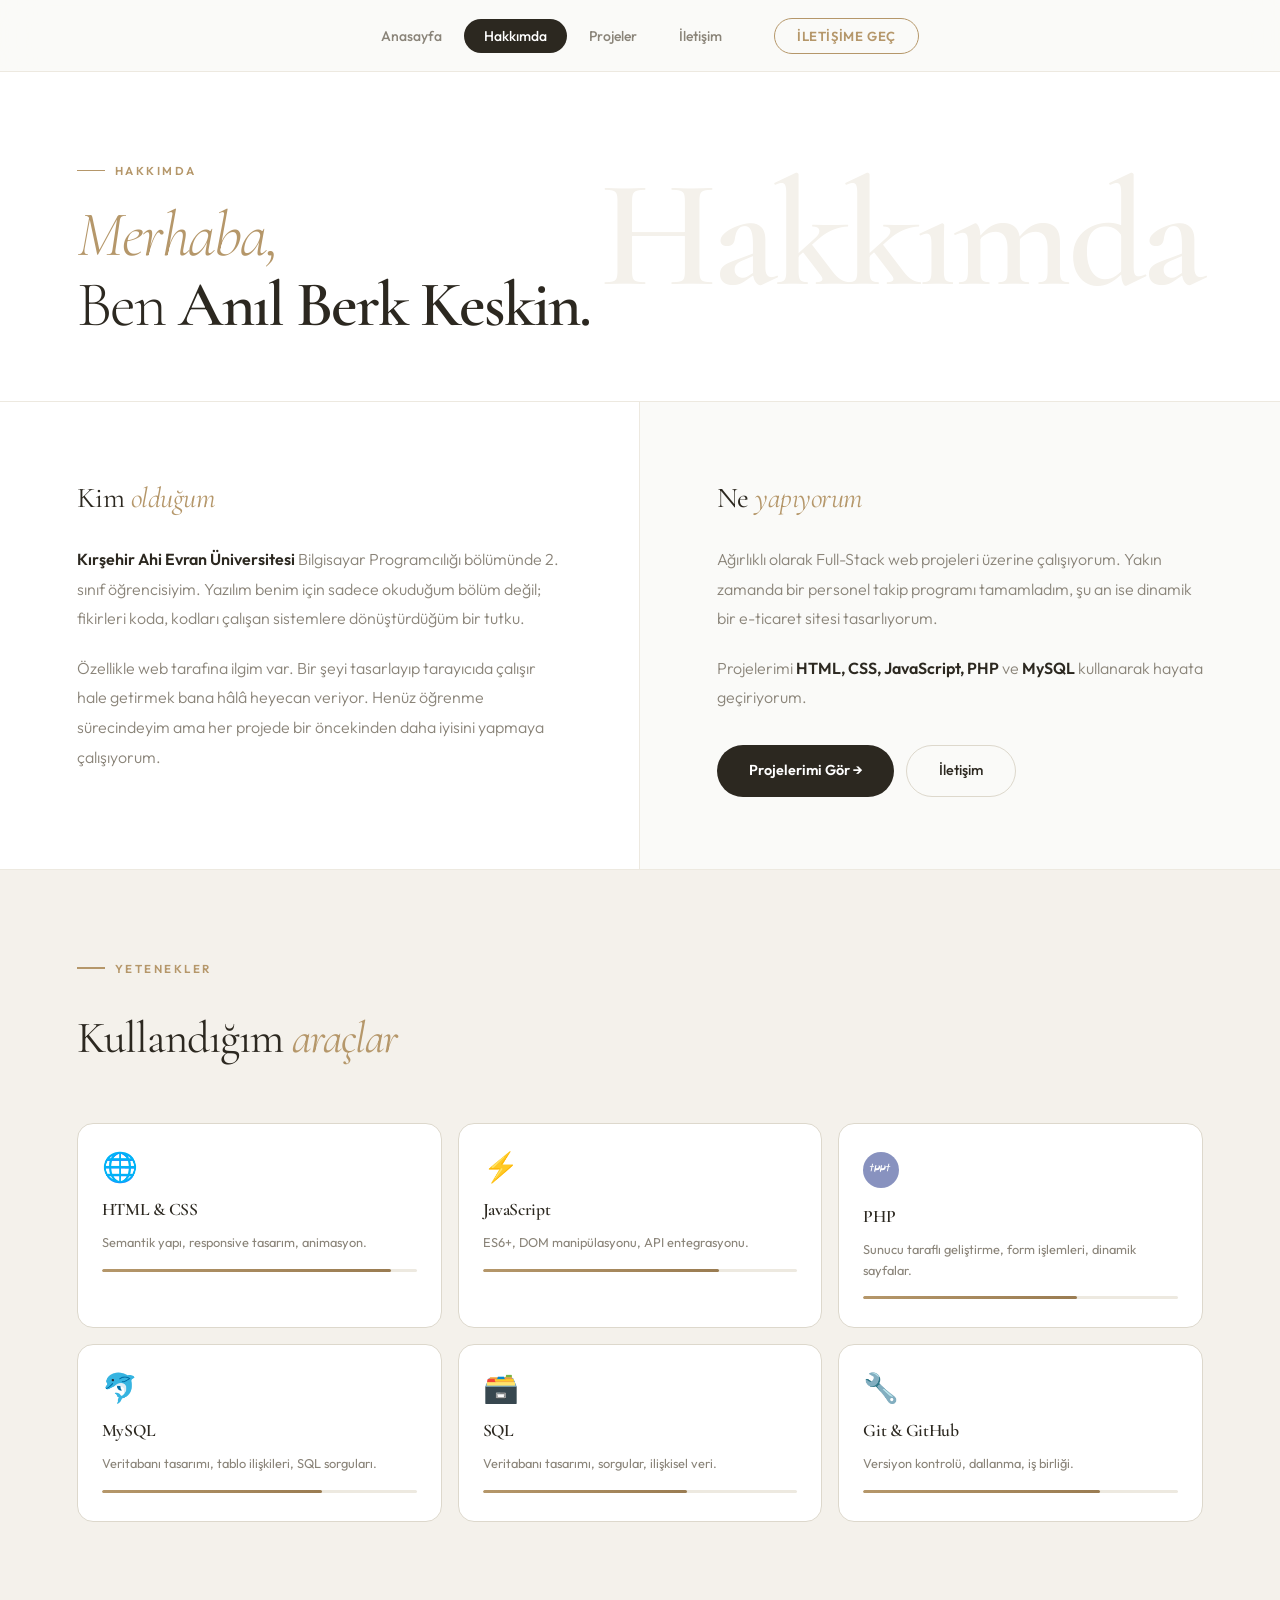
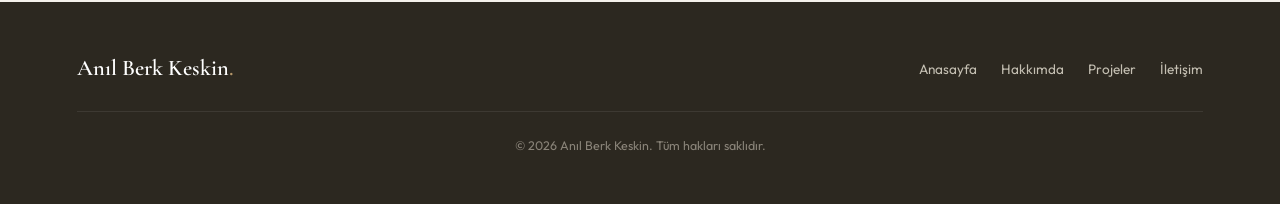
==== commit 47dc044e: "Update about.html" ====
--- a/pages/about.html
+++ b/pages/about.html
@@ -125,20 +125,6 @@
 
     </div>
   </section>
-
-      <div class="tl-item">
-        <div class="tl-year-col"><span class="tl-year">2021</span></div>
-        <div class="tl-content-col">
-          <strong>Lise Mezuniyeti</strong>
-          <div class="tl-place">[Lise Adı]</div>
-          <p class="tl-desc">Lise eğitimimi tamamladım ve üniversite sürecine başladım.</p>
-          <span class="tl-badge badge-edu">Eğitim</span>
-        </div>
-      </div>
-
-    </div>
-  </section>
-
   <footer>
     <div class="footer-logo">Anıl Berk Keskin<span>.</span></div>
     <ul class="footer-links">
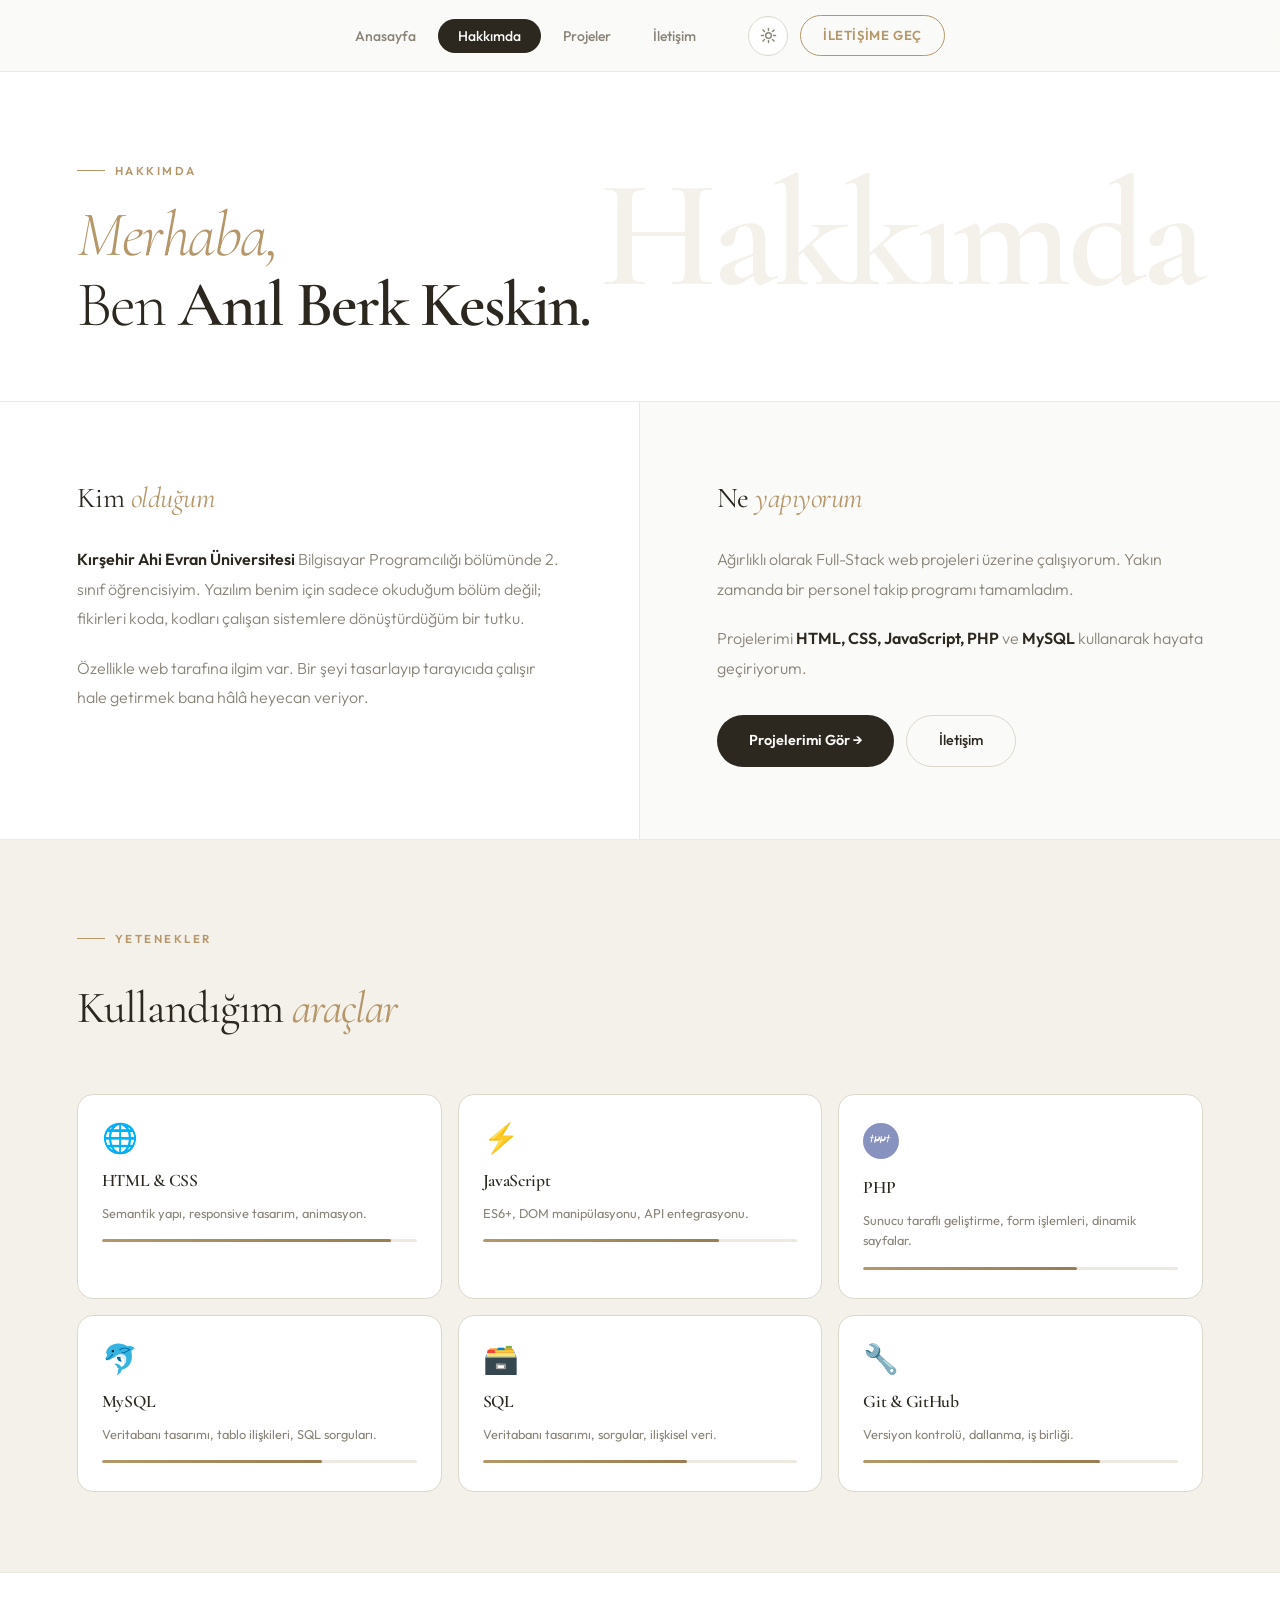
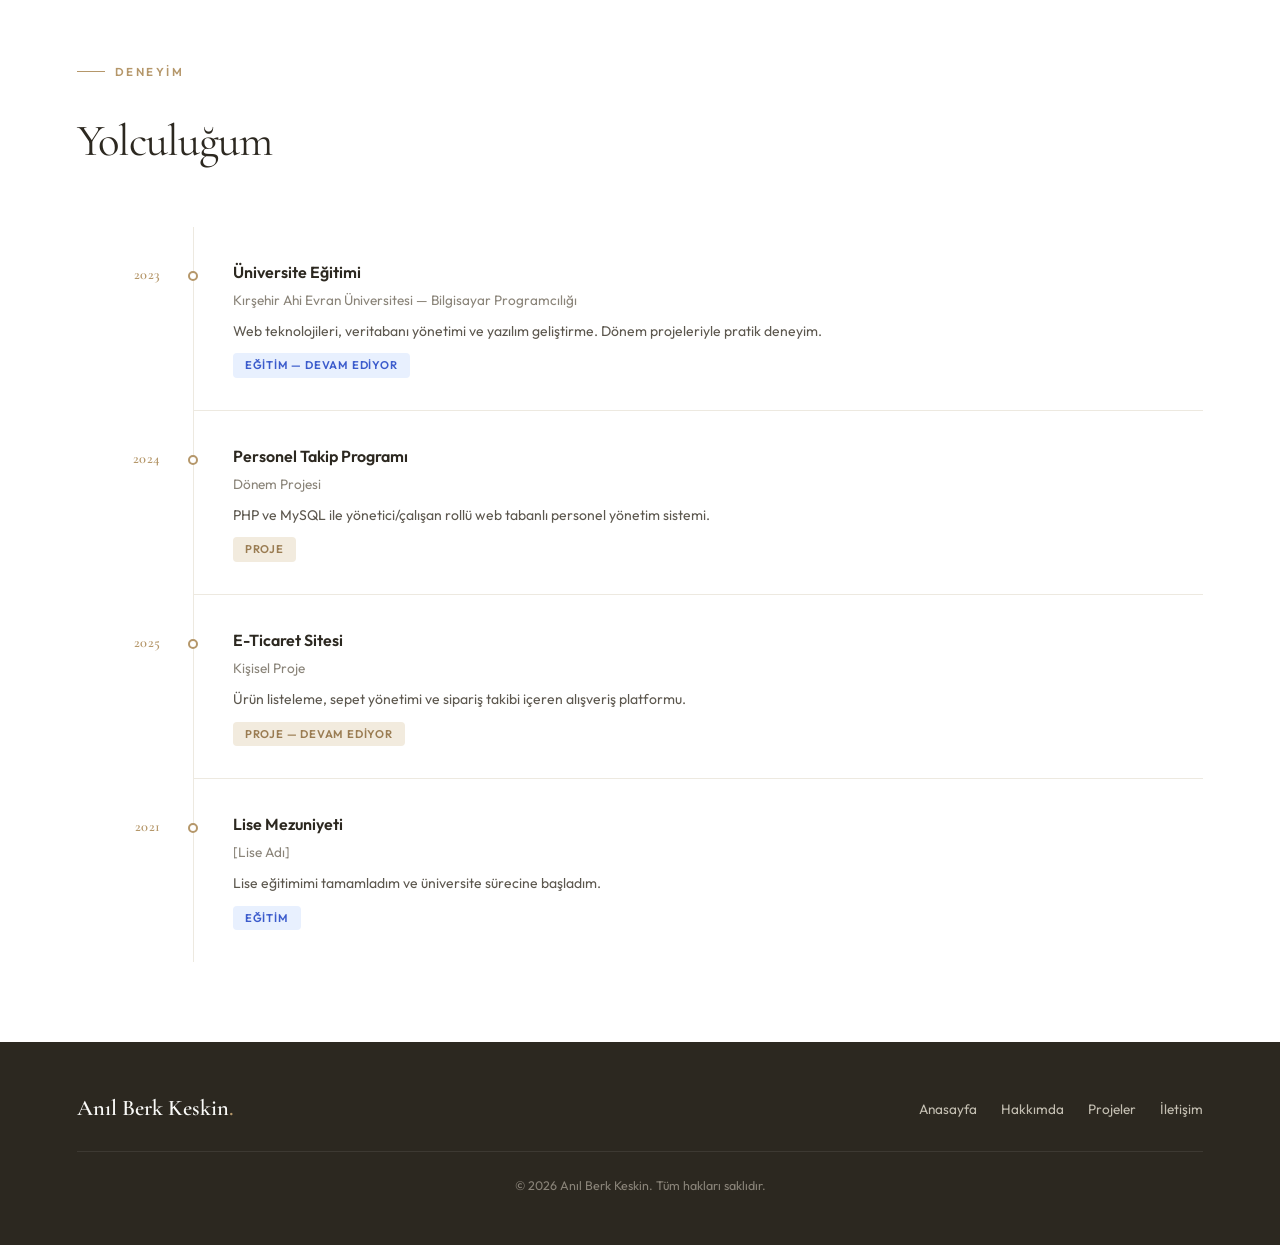
==== commit b5e2e273: "Dark Mode butonu eklendi." ====
--- a/pages/about.html
+++ b/pages/about.html
@@ -21,13 +21,16 @@
     <span></span><span></span><span></span>
   </button>
   <div class="nav-cta">
+    <button class="dark-toggle" aria-label="Dark mode toggle" title="Temayı değiştir">
+      <svg class="icon-sun" viewBox="0 0 24 24" xmlns="http://www.w3.org/2000/svg" fill="none" stroke="currentColor" stroke-width="2" stroke-linecap="round" stroke-linejoin="round" width="17" height="17"><circle cx="12" cy="12" r="4"/><line x1="12" y1="2" x2="12" y2="5"/><line x1="12" y1="19" x2="12" y2="22"/><line x1="4.22" y1="4.22" x2="6.34" y2="6.34"/><line x1="17.66" y1="17.66" x2="19.78" y2="19.78"/><line x1="2" y1="12" x2="5" y2="12"/><line x1="19" y1="12" x2="22" y2="12"/><line x1="4.22" y1="19.78" x2="6.34" y2="17.66"/><line x1="17.66" y1="6.34" x2="19.78" y2="4.22"/></svg>
+      <svg class="icon-moon" viewBox="0 0 24 24" xmlns="http://www.w3.org/2000/svg" fill="none" stroke="currentColor" stroke-width="2" stroke-linecap="round" stroke-linejoin="round" width="17" height="17"><path d="M21 12.79A9 9 0 1 1 11.21 3 7 7 0 0 0 21 12.79z"/></svg>
+    </button>
     <a href="contact.html" class="btn-nav">İletişime Geç</a>
   </div>
 </nav>
 
 <div class="page-wrap">
 
-  <!-- SAYFA BAŞLIĞI -->
   <div class="about-hero">
     <div class="section-label anim-fadein">Hakkımda</div>
     <h1 class="anim-fadeup anim-delay-1">
@@ -36,7 +39,6 @@
     </h1>
   </div>
 
-  <!-- KİM OLDUĞUM -->
   <div class="intro-section">
     <div class="intro-col reveal">
       <h2>Kim <em>olduğum</em></h2>
@@ -47,17 +49,14 @@
       </p>
       <p>
         Özellikle web tarafına ilgim var. Bir şeyi tasarlayıp tarayıcıda
-        çalışır hale getirmek bana hâlâ heyecan veriyor. Henüz öğrenme
-        sürecindeyim ama her projede bir öncekinden daha iyisini yapmaya
-        çalışıyorum.
+        çalışır hale getirmek bana hâlâ heyecan veriyor.
       </p>
     </div>
     <div class="intro-col reveal">
       <h2>Ne <em>yapıyorum</em></h2>
       <p>
         Ağırlıklı olarak Full-Stack web projeleri üzerine çalışıyorum.
-        Yakın zamanda bir personel takip programı tamamladım, şu an ise
-        dinamik bir e-ticaret sitesi tasarlıyorum.
+        Yakın zamanda bir personel takip programı tamamladım.
       </p>
       <p>
         Projelerimi <strong>HTML, CSS, JavaScript, PHP</strong> ve
@@ -70,7 +69,6 @@
     </div>
   </div>
 
-  <!-- YETENEKLEr -->
   <section class="skills-section">
     <div class="section-label">Yetenekler</div>
     <h2 class="skills-heading">Kullandığım <em>araçlar</em></h2>
@@ -125,6 +123,55 @@
 
     </div>
   </section>
+
+  <section class="timeline-section">
+    <div class="section-label">Deneyim</div>
+    <h2 class="timeline-heading">Yolculuğum</h2>
+    <div class="timeline reveal">
+
+      <div class="tl-item">
+        <div class="tl-year-col"><span class="tl-year">2023</span></div>
+        <div class="tl-content-col">
+          <strong>Üniversite Eğitimi</strong>
+          <div class="tl-place">Kırşehir Ahi Evran Üniversitesi — Bilgisayar Programcılığı</div>
+          <p class="tl-desc">Web teknolojileri, veritabanı yönetimi ve yazılım geliştirme. Dönem projeleriyle pratik deneyim.</p>
+          <span class="tl-badge badge-edu">Eğitim — Devam Ediyor</span>
+        </div>
+      </div>
+
+      <div class="tl-item">
+        <div class="tl-year-col"><span class="tl-year">2024</span></div>
+        <div class="tl-content-col">
+          <strong>Personel Takip Programı</strong>
+          <div class="tl-place">Dönem Projesi</div>
+          <p class="tl-desc">PHP ve MySQL ile yönetici/çalışan rollü web tabanlı personel yönetim sistemi.</p>
+          <span class="tl-badge badge-work">Proje</span>
+        </div>
+      </div>
+
+      <div class="tl-item">
+        <div class="tl-year-col"><span class="tl-year">2025</span></div>
+        <div class="tl-content-col">
+          <strong>E-Ticaret Sitesi</strong>
+          <div class="tl-place">Kişisel Proje</div>
+          <p class="tl-desc">Ürün listeleme, sepet yönetimi ve sipariş takibi içeren alışveriş platformu.</p>
+          <span class="tl-badge badge-work">Proje — Devam Ediyor</span>
+        </div>
+      </div>
+
+      <div class="tl-item">
+        <div class="tl-year-col"><span class="tl-year">2021</span></div>
+        <div class="tl-content-col">
+          <strong>Lise Mezuniyeti</strong>
+          <div class="tl-place">[Lise Adı]</div>
+          <p class="tl-desc">Lise eğitimimi tamamladım ve üniversite sürecine başladım.</p>
+          <span class="tl-badge badge-edu">Eğitim</span>
+        </div>
+      </div>
+
+    </div>
+  </section>
+
   <footer>
     <div class="footer-logo">Anıl Berk Keskin<span>.</span></div>
     <ul class="footer-links">
--- a/assets/css/global.css
+++ b/assets/css/global.css
@@ -1,23 +1,14 @@
 /* =========================================
-   global.css — Tüm sayfalarda ortak stiller
+   global.css — Ortak stiller + Dark Mode
    ========================================= */
 
 @import url('https://fonts.googleapis.com/css2?family=Cormorant+Garamond:ital,wght@0,300;0,400;0,600;1,300;1,400&family=Outfit:wght@300;400;500;600&display=swap');
 
 /* ── RESET ──────────────────────────────── */
-*, *::before, *::after {
-  box-sizing: border-box;
-  margin: 0;
-  padding: 0;
-}
-
-img, svg, video {
-  max-width: 100%;
-  height: auto;
-  display: block;
-}
-
-/* ── CSS DEĞİŞKENLERİ ───────────────────── */
+*, *::before, *::after { box-sizing: border-box; margin: 0; padding: 0; }
+img, svg, video { max-width: 100%; height: auto; display: block; }
+
+/* ── LIGHT MODE (default) ───────────────── */
 :root {
   --white:        #ffffff;
   --off-white:    #fafaf8;
@@ -32,33 +23,72 @@
   --accent-hover: #9a7c52;
   --accent-pale:  #f2ebde;
 
+  /* Semantic tokens — bunlar dark modda değişir */
+  --bg:           #fafaf8;
+  --bg-secondary: #f4f1eb;
+  --bg-card:      #ffffff;
+  --bg-card-hover:#fafaf8;
+  --border:       #ede9e0;
+  --border-light: #ddd8cc;
+  --text:         #2c2820;
+  --text-muted:   #8a8479;
+  --text-light:   #5c574e;
+  --nav-bg:       rgba(250,250,248,0.88);
+  --shadow-sm:    0 2px 12px rgba(44,40,32,0.06);
+  --shadow-md:    0 8px 40px rgba(44,40,32,0.10);
+  --shadow-lg:    0 24px 80px rgba(44,40,32,0.13);
+
   --font-display: 'Cormorant Garamond', Georgia, serif;
   --font-body:    'Outfit', sans-serif;
-
-  --nav-h:      72px;
-  --page-pad:   clamp(24px, 6vw, 96px);
-  --radius-sm:  8px;
-  --radius-md:  16px;
-  --radius-lg:  28px;
-  --shadow-sm:  0 2px 12px rgba(44,40,32,0.06);
-  --shadow-md:  0 8px 40px rgba(44,40,32,0.10);
-  --shadow-lg:  0 24px 80px rgba(44,40,32,0.13);
-  --transition: 0.28s cubic-bezier(0.4,0,0.2,1);
+  --nav-h:        72px;
+  --page-pad:     clamp(24px, 6vw, 96px);
+  --radius-sm:    8px;
+  --radius-md:    16px;
+  --transition:   0.28s cubic-bezier(0.4,0,0.2,1);
+}
+
+/* ── DARK MODE ──────────────────────────── */
+html.dark {
+  --white:        #1a1814;
+  --off-white:    #141210;
+  --cream:        #1f1c18;
+  --cream-mid:    #2a2620;
+  --cream-dark:   #353028;
+  --stone:        #5a5650;
+  --warm-gray:    #7a7570;
+  --ink-light:    #a09890;
+  --ink:          #e8e0d4;
+  --accent:       #c8a97e;
+  --accent-hover: #d4b98e;
+  --accent-pale:  #2a2018;
+
+  --bg:           #141210;
+  --bg-secondary: #1a1814;
+  --bg-card:      #1f1c18;
+  --bg-card-hover:#252018;
+  --border:       #2a2620;
+  --border-light: #353028;
+  --text:         #e8e0d4;
+  --text-muted:   #7a7570;
+  --text-light:   #a09890;
+  --nav-bg:       rgba(20,18,16,0.92);
+  --shadow-sm:    0 2px 12px rgba(0,0,0,0.3);
+  --shadow-md:    0 8px 40px rgba(0,0,0,0.4);
+  --shadow-lg:    0 24px 80px rgba(0,0,0,0.5);
 }
 
 /* ── BASE ───────────────────────────────── */
-html {
-  scroll-behavior: smooth;
-}
+html { scroll-behavior: smooth; }
 
 body {
   font-family: var(--font-body);
-  background: var(--off-white);
-  color: var(--ink);
+  background: var(--bg);
+  color: var(--text);
   font-size: 16px;
   line-height: 1.65;
   min-height: 100vh;
   -webkit-font-smoothing: antialiased;
+  transition: background 0.3s ease, color 0.3s ease;
 }
 
 /* ── NAVBAR ─────────────────────────────── */
@@ -71,12 +101,12 @@
   align-items: center;
   justify-content: center;
   padding: 0 var(--page-pad);
-  background: rgba(250,250,248,0.88);
+  background: var(--nav-bg);
   backdrop-filter: blur(20px);
   -webkit-backdrop-filter: blur(20px);
-  border-bottom: 1px solid var(--cream-mid);
+  border-bottom: 1px solid var(--border);
   gap: 32px;
-  transition: box-shadow var(--transition);
+  transition: box-shadow var(--transition), background 0.3s ease;
 }
 
 .nav-links {
@@ -85,26 +115,24 @@
   gap: 2px;
   list-style: none;
 }
-
 .nav-links a {
   text-decoration: none;
   font-family: var(--font-body);
   font-size: 0.875rem;
   font-weight: 500;
-  color: var(--warm-gray);
+  color: var(--text-muted);
   padding: 8px 20px;
   border-radius: 50px;
   transition: color var(--transition), background var(--transition);
 }
-.nav-links a:hover {
-  color: var(--ink);
-  background: var(--cream);
-}
-.nav-links a.active {
-  color: var(--white);
-  background: var(--ink);
-}
-
+.nav-links a:hover { color: var(--text); background: var(--cream); }
+.nav-links a.active { color: var(--bg); background: var(--text); }
+
+.nav-cta {
+  display: flex;
+  align-items: center;
+  gap: 12px;
+}
 .nav-cta a.btn-nav {
   text-decoration: none;
   font-size: 0.82rem;
@@ -117,12 +145,46 @@
   border-radius: 50px;
   transition: all var(--transition);
 }
-.nav-cta a.btn-nav:hover {
-  background: var(--accent);
-  color: var(--white);
-}
-
-/* Hamburger — görünürlük responsive.css'de */
+.nav-cta a.btn-nav:hover { background: var(--accent); color: var(--bg); }
+
+/* ── DARK MODE TOGGLE ───────────────────── */
+.dark-toggle {
+  width: 40px;
+  height: 40px;
+  border-radius: 50%;
+  border: 1.5px solid var(--border-light);
+  background: var(--bg-card);
+  cursor: pointer;
+  display: flex;
+  align-items: center;
+  justify-content: center;
+  transition: all var(--transition);
+  flex-shrink: 0;
+  color: var(--text-muted);
+  padding: 0;
+}
+.dark-toggle:hover {
+  border-color: var(--accent);
+  background: var(--accent-pale);
+  transform: rotate(15deg);
+}
+.dark-toggle svg {
+  width: 17px;
+  height: 17px;
+  fill: none;
+  stroke: currentColor;
+  stroke-width: 2;
+  stroke-linecap: round;
+  stroke-linejoin: round;
+  transition: all var(--transition);
+  color: var(--text-muted);
+}
+.dark-toggle .icon-sun  { display: block; }
+.dark-toggle .icon-moon { display: none; }
+html.dark .dark-toggle .icon-sun  { display: none; }
+html.dark .dark-toggle .icon-moon { display: block; }
+
+/* ── HAMBURGER ──────────────────────────── */
 .nav-toggle {
   display: none;
   flex-direction: column;
@@ -131,14 +193,13 @@
   padding: 8px;
   background: none;
   border: none;
-  margin-left: auto;
   flex-shrink: 0;
 }
 .nav-toggle span {
   display: block;
   width: 22px;
   height: 2px;
-  background: var(--ink);
+  background: var(--text);
   border-radius: 2px;
   transition: transform 0.3s ease, opacity 0.3s ease;
 }
@@ -147,18 +208,15 @@
 .nav-toggle.open span:nth-child(3) { transform: translateY(-7px) rotate(-45deg); }
 
 /* ── PAGE WRAP ──────────────────────────── */
-.page-wrap {
-  padding-top: var(--nav-h);
-  min-height: 100vh;
-}
+.page-wrap { padding-top: var(--nav-h); min-height: 100vh; }
 
 /* ── BUTONLAR ───────────────────────────── */
 .btn-primary {
   display: inline-flex;
   align-items: center;
   gap: 8px;
-  background: var(--ink);
-  color: var(--white);
+  background: var(--text);
+  color: var(--bg);
   font-family: var(--font-body);
   font-size: 0.9rem;
   font-weight: 600;
@@ -180,21 +238,18 @@
   align-items: center;
   gap: 8px;
   background: transparent;
-  color: var(--ink);
+  color: var(--text);
   font-family: var(--font-body);
   font-size: 0.9rem;
   font-weight: 500;
   padding: 13px 32px;
   border-radius: 50px;
-  border: 1.5px solid var(--cream-dark);
+  border: 1.5px solid var(--border-light);
   cursor: pointer;
   text-decoration: none;
   transition: all var(--transition);
 }
-.btn-secondary:hover {
-  border-color: var(--ink);
-  transform: translateY(-2px);
-}
+.btn-secondary:hover { border-color: var(--text); transform: translateY(-2px); }
 
 /* ── SECTION LABEL ──────────────────────── */
 .section-label {
@@ -218,7 +273,7 @@
 
 /* ── FOOTER ─────────────────────────────── */
 footer {
-  background: var(--ink);
+  background: var(--text);
   color: var(--stone);
   padding: 48px var(--page-pad);
   display: flex;
@@ -226,26 +281,23 @@
   justify-content: space-between;
   flex-wrap: wrap;
   gap: 16px;
+  transition: background 0.3s ease;
 }
 .footer-logo {
   font-family: var(--font-display);
   font-size: 1.4rem;
-  color: var(--white);
+  color: var(--bg);
   font-weight: 600;
 }
 .footer-logo span { color: var(--accent); }
-.footer-links {
-  display: flex;
-  gap: 24px;
-  list-style: none;
-}
+.footer-links { display: flex; gap: 24px; list-style: none; }
 .footer-links a {
   text-decoration: none;
   color: var(--stone);
   font-size: 0.85rem;
   transition: color var(--transition);
 }
-.footer-links a:hover { color: var(--white); }
+.footer-links a:hover { color: var(--bg); }
 .footer-copy {
   font-size: 0.78rem;
   color: var(--warm-gray);
@@ -269,9 +321,7 @@
   0%,100% { opacity: 1; transform: scale(1); }
   50%     { opacity: 0.4; transform: scale(0.7); }
 }
-@keyframes rotateRing {
-  to { transform: rotate(360deg); }
-}
+@keyframes rotateRing { to { transform: rotate(360deg); } }
 @keyframes glow {
   0%,100% { box-shadow: 0 0 0 3px rgba(74,222,128,0.25); }
   50%     { box-shadow: 0 0 0 6px rgba(74,222,128,0.12); }
@@ -283,3 +333,7 @@
 .anim-delay-2 { animation-delay: 0.2s; }
 .anim-delay-3 { animation-delay: 0.35s; }
 .anim-delay-4 { animation-delay: 0.5s; }
+
+/* ── REVEAL ─────────────────────────────── */
+.reveal { opacity: 0; transform: translateY(24px); transition: opacity 0.6s ease, transform 0.6s ease; }
+.reveal.revealed { opacity: 1; transform: translateY(0); }
--- a/assets/css/responsive.css
+++ b/assets/css/responsive.css
@@ -1,52 +1,36 @@
 /* =========================================
    responsive.css — Tüm @media kuralları
-   
-   Breakpoint'ler:
-   900px → Tablet (2 sütun → 1 sütun)
-   560px → Mobil (hamburger menü açılır)
+   900px → Tablet
+   560px → Mobil (hamburger)
    480px → Küçük mobil
    ========================================= */
 
 /* ── TABLET: 900px ──────────────────────── */
 @media (max-width: 900px) {
+  .navbar { padding: 0 24px; gap: 16px; }
+  /* Sadece "İletişime Geç" butonunu gizle, dark toggle kalır */
+  .nav-cta .btn-nav { display: none; }
 
-  /* Navbar */
-  .navbar { padding: 0 24px; gap: 16px; }
-  .nav-cta { display: none; }
-
-  /* Footer */
-  footer {
-    flex-direction: column;
-    align-items: flex-start;
-    gap: 20px;
-    padding: 36px 24px;
-  }
+  footer { flex-direction: column; align-items: flex-start; gap: 20px; padding: 36px 24px; }
   .footer-links { flex-wrap: wrap; gap: 12px; }
 
-  /* index.html */
+  /* index */
   .hero { grid-template-columns: 1fr; }
   .hero-right { display: none; }
   .featured-grid { grid-template-columns: 1fr; }
   .featured-header { flex-direction: column; align-items: flex-start; gap: 20px; }
 
-  /* hakkimda.html */
+  /* hakkimda */
   .intro-section { grid-template-columns: 1fr; }
-  .intro-col:first-child {
-    border-right: none;
-    border-bottom: 1px solid var(--cream-mid);
-  }
+  .intro-col:first-child { border-right: none; border-bottom: 1px solid var(--border); }
   .skills-grid { grid-template-columns: repeat(2, 1fr); }
 
-  /* iletisim.html */
+  /* iletisim */
   .contact-layout { grid-template-columns: 1fr; }
-  .contact-info {
-    border-right: none;
-    border-bottom: 1px solid var(--cream-mid);
-    padding: 48px 28px;
-  }
+  .contact-info { border-right: none; border-bottom: 1px solid var(--border); padding: 48px 28px; }
   .contact-form-wrap { padding: 48px 28px; }
 
-  /* projeler.html */
+  /* projeler */
   .projects-hero { padding: 56px 28px 40px; }
   .projects-hero::after { display: none; }
   .projects-section { padding: 48px 28px; }
@@ -54,22 +38,38 @@
   .cta-strip { padding: 56px 28px; flex-direction: column; text-align: center; }
 }
 
-/* ── MOBİL: 560px — Hamburger menü ─────── */
+/* ── MOBİL: 560px ───────────────────────── */
 @media (max-width: 560px) {
 
-  .navbar { padding: 0 20px; justify-content: space-between; }
+  /* Navbar: hamburger solda, dark toggle sağda */
+  .navbar {
+    padding: 0 16px;
+    justify-content: space-between;
+    gap: 0;
+  }
 
-  /* Hamburger butonu göster */
   .nav-toggle { display: flex; }
 
-  /* Nav linkleri → kompakt açılır panel */
+  /* nav-cta: sadece dark toggle görünür, btn-nav zaten gizli */
+  .nav-cta {
+    display: flex;
+    align-items: center;
+    margin-left: auto;
+  }
+
+  .dark-toggle {
+    width: 38px;
+    height: 38px;
+    font-size: 1rem;
+  }
+
+  /* Nav linkleri → kompakt pill satırı */
   .nav-links {
     display: none;
     position: fixed;
     top: var(--nav-h);
-    left: 0;
-    right: 0;
-    background: rgba(250,250,248,0.97);
+    left: 0; right: 0;
+    background: var(--nav-bg);
     backdrop-filter: blur(20px);
     -webkit-backdrop-filter: blur(20px);
     flex-direction: row;
@@ -77,43 +77,32 @@
     align-items: center;
     justify-content: center;
     gap: 8px;
-    padding: 16px 20px 18px;
-    border-bottom: 1px solid var(--cream-mid);
-    box-shadow: 0 8px 24px rgba(44,40,32,0.08);
+    padding: 14px 16px 16px;
+    border-bottom: 1px solid var(--border);
+    box-shadow: var(--shadow-md);
     z-index: 998;
+    order: 2;
   }
   .nav-links.open { display: flex; }
-
   .nav-links li { width: auto; }
   .nav-links a {
-    font-size: 0.875rem;
+    font-size: 0.85rem;
     font-weight: 500;
-    padding: 8px 20px;
-    width: auto;
+    padding: 8px 18px;
+    border-radius: 50px;
+    border: 1.5px solid var(--border-light);
+    background: var(--bg-card);
+    color: var(--text);
+    display: inline-block;
     text-align: center;
-    border-radius: 50px;
-    color: var(--ink);
-    border: 1.5px solid var(--cream-dark);
-    background: var(--white);
-    display: inline-block;
   }
-  .nav-links a:hover {
-    border-color: var(--accent);
-    background: var(--accent-pale);
-    color: var(--ink);
-  }
-  .nav-links a.active {
-    background: var(--ink);
-    border-color: var(--ink);
-    color: var(--white);
-    font-weight: 600;
-  }
+  .nav-links a:hover { border-color: var(--accent); background: var(--accent-pale); }
+  .nav-links a.active { background: var(--text); border-color: var(--text); color: var(--bg); font-weight: 600; }
 }
 
 /* ── KÜÇÜK MOBİL: 480px ─────────────────── */
 @media (max-width: 480px) {
-
-  /* index.html */
+  /* index */
   .hero-left { padding: 40px 20px; }
   .hero-title { letter-spacing: -1.5px; }
   .hero-actions { flex-direction: column; gap: 10px; }
@@ -121,7 +110,7 @@
   .featured { padding: 52px 20px; }
   .feat-card { padding: 24px 20px; }
 
-  /* hakkimda.html */
+  /* hakkimda */
   .about-hero { padding: 44px 20px 32px; }
   .about-hero::after { display: none; }
   .intro-col { padding: 36px 20px; }
@@ -130,12 +119,12 @@
   .skills-section { padding: 48px 20px; }
   .skills-grid { grid-template-columns: 1fr; }
   .timeline-section { padding: 48px 20px; }
-  .timeline::before { left: 64px; }
-  .tl-item { grid-template-columns: 64px 1fr; }
+  .timeline::before { left: 60px; }
+  .tl-item { grid-template-columns: 60px 1fr; }
   .tl-year-col { padding-right: 12px; }
-  .tl-content-col { padding-left: 24px; }
+  .tl-content-col { padding-left: 20px; }
 
-  /* iletisim.html */
+  /* iletisim */
   .contact-hero { padding: 44px 20px 32px; }
   .contact-hero::after { display: none; }
   .contact-info { padding: 36px 20px; }
@@ -143,13 +132,13 @@
   .form-row { grid-template-columns: 1fr; }
   .form-submit-row { flex-direction: column; align-items: stretch; }
 
-  /* projeler.html */
+  /* projeler */
   .projects-hero { padding: 44px 20px 32px; }
   .card-thumb { height: 170px; }
   .card-body { padding: 18px 18px 16px; }
   .projects-grid--two { max-width: 100%; }
 
-  /* Footer */
+  /* footer */
   footer { padding: 32px 20px; }
   .footer-copy { font-size: 0.72rem; }
 }
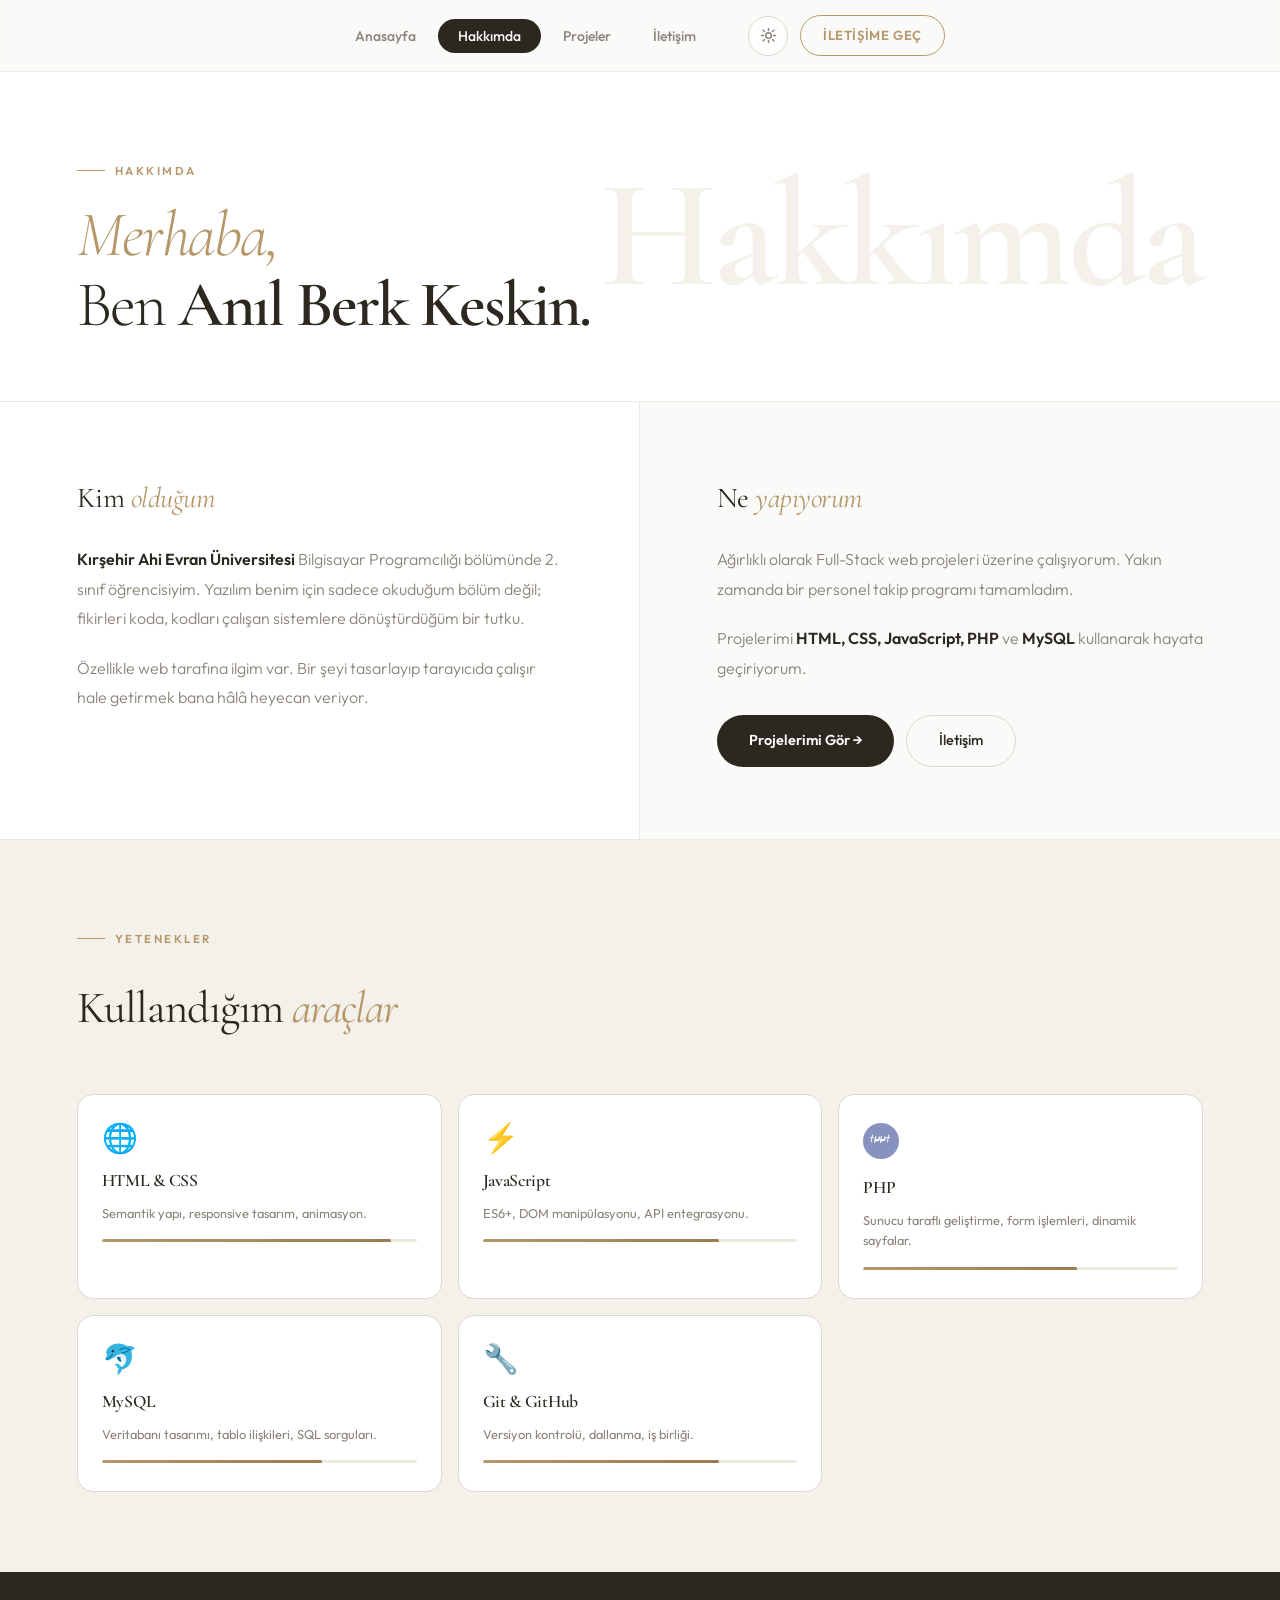
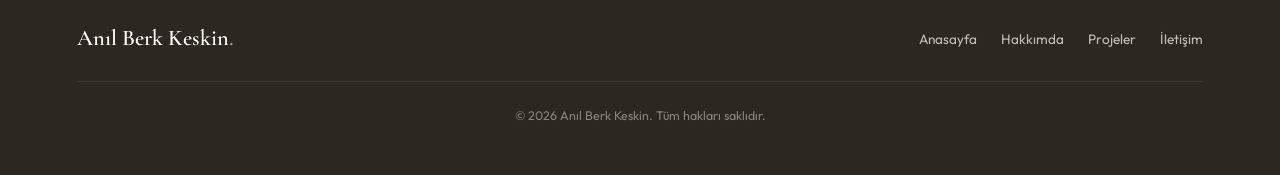
==== commit fbdaa793: "Add files via upload" ====
--- a/pages/about.html
+++ b/pages/about.html
@@ -2,6 +2,7 @@
 <html lang="tr">
 <head>
   <meta charset="UTF-8"/>
+  <link rel="icon" href="../assets/favicon.svg" type="image/svg+xml"/>
   <meta name="viewport" content="width=device-width, initial-scale=1.0"/>
   <title>Hakkımda — Anıl Berk Keskin</title>
   <link rel="stylesheet" href="../assets/css/global.css"/>
@@ -108,13 +109,6 @@
       </div>
 
       <div class="skill-card">
-        <span class="skill-icon">🗃️</span>
-        <h3>SQL</h3>
-        <p>Veritabanı tasarımı, sorgular, ilişkisel veri.</p>
-        <div class="skill-level"><div class="skill-level-fill" style="width:65%"></div></div>
-      </div>
-
-      <div class="skill-card">
         <span class="skill-icon">🔧</span>
         <h3>Git & GitHub</h3>
         <p>Versiyon kontrolü, dallanma, iş birliği.</p>
@@ -123,55 +117,6 @@
 
     </div>
   </section>
-
-  <section class="timeline-section">
-    <div class="section-label">Deneyim</div>
-    <h2 class="timeline-heading">Yolculuğum</h2>
-    <div class="timeline reveal">
-
-      <div class="tl-item">
-        <div class="tl-year-col"><span class="tl-year">2023</span></div>
-        <div class="tl-content-col">
-          <strong>Üniversite Eğitimi</strong>
-          <div class="tl-place">Kırşehir Ahi Evran Üniversitesi — Bilgisayar Programcılığı</div>
-          <p class="tl-desc">Web teknolojileri, veritabanı yönetimi ve yazılım geliştirme. Dönem projeleriyle pratik deneyim.</p>
-          <span class="tl-badge badge-edu">Eğitim — Devam Ediyor</span>
-        </div>
-      </div>
-
-      <div class="tl-item">
-        <div class="tl-year-col"><span class="tl-year">2024</span></div>
-        <div class="tl-content-col">
-          <strong>Personel Takip Programı</strong>
-          <div class="tl-place">Dönem Projesi</div>
-          <p class="tl-desc">PHP ve MySQL ile yönetici/çalışan rollü web tabanlı personel yönetim sistemi.</p>
-          <span class="tl-badge badge-work">Proje</span>
-        </div>
-      </div>
-
-      <div class="tl-item">
-        <div class="tl-year-col"><span class="tl-year">2025</span></div>
-        <div class="tl-content-col">
-          <strong>E-Ticaret Sitesi</strong>
-          <div class="tl-place">Kişisel Proje</div>
-          <p class="tl-desc">Ürün listeleme, sepet yönetimi ve sipariş takibi içeren alışveriş platformu.</p>
-          <span class="tl-badge badge-work">Proje — Devam Ediyor</span>
-        </div>
-      </div>
-
-      <div class="tl-item">
-        <div class="tl-year-col"><span class="tl-year">2021</span></div>
-        <div class="tl-content-col">
-          <strong>Lise Mezuniyeti</strong>
-          <div class="tl-place">[Lise Adı]</div>
-          <p class="tl-desc">Lise eğitimimi tamamladım ve üniversite sürecine başladım.</p>
-          <span class="tl-badge badge-edu">Eğitim</span>
-        </div>
-      </div>
-
-    </div>
-  </section>
-
   <footer>
     <div class="footer-logo">Anıl Berk Keskin<span>.</span></div>
     <ul class="footer-links">
